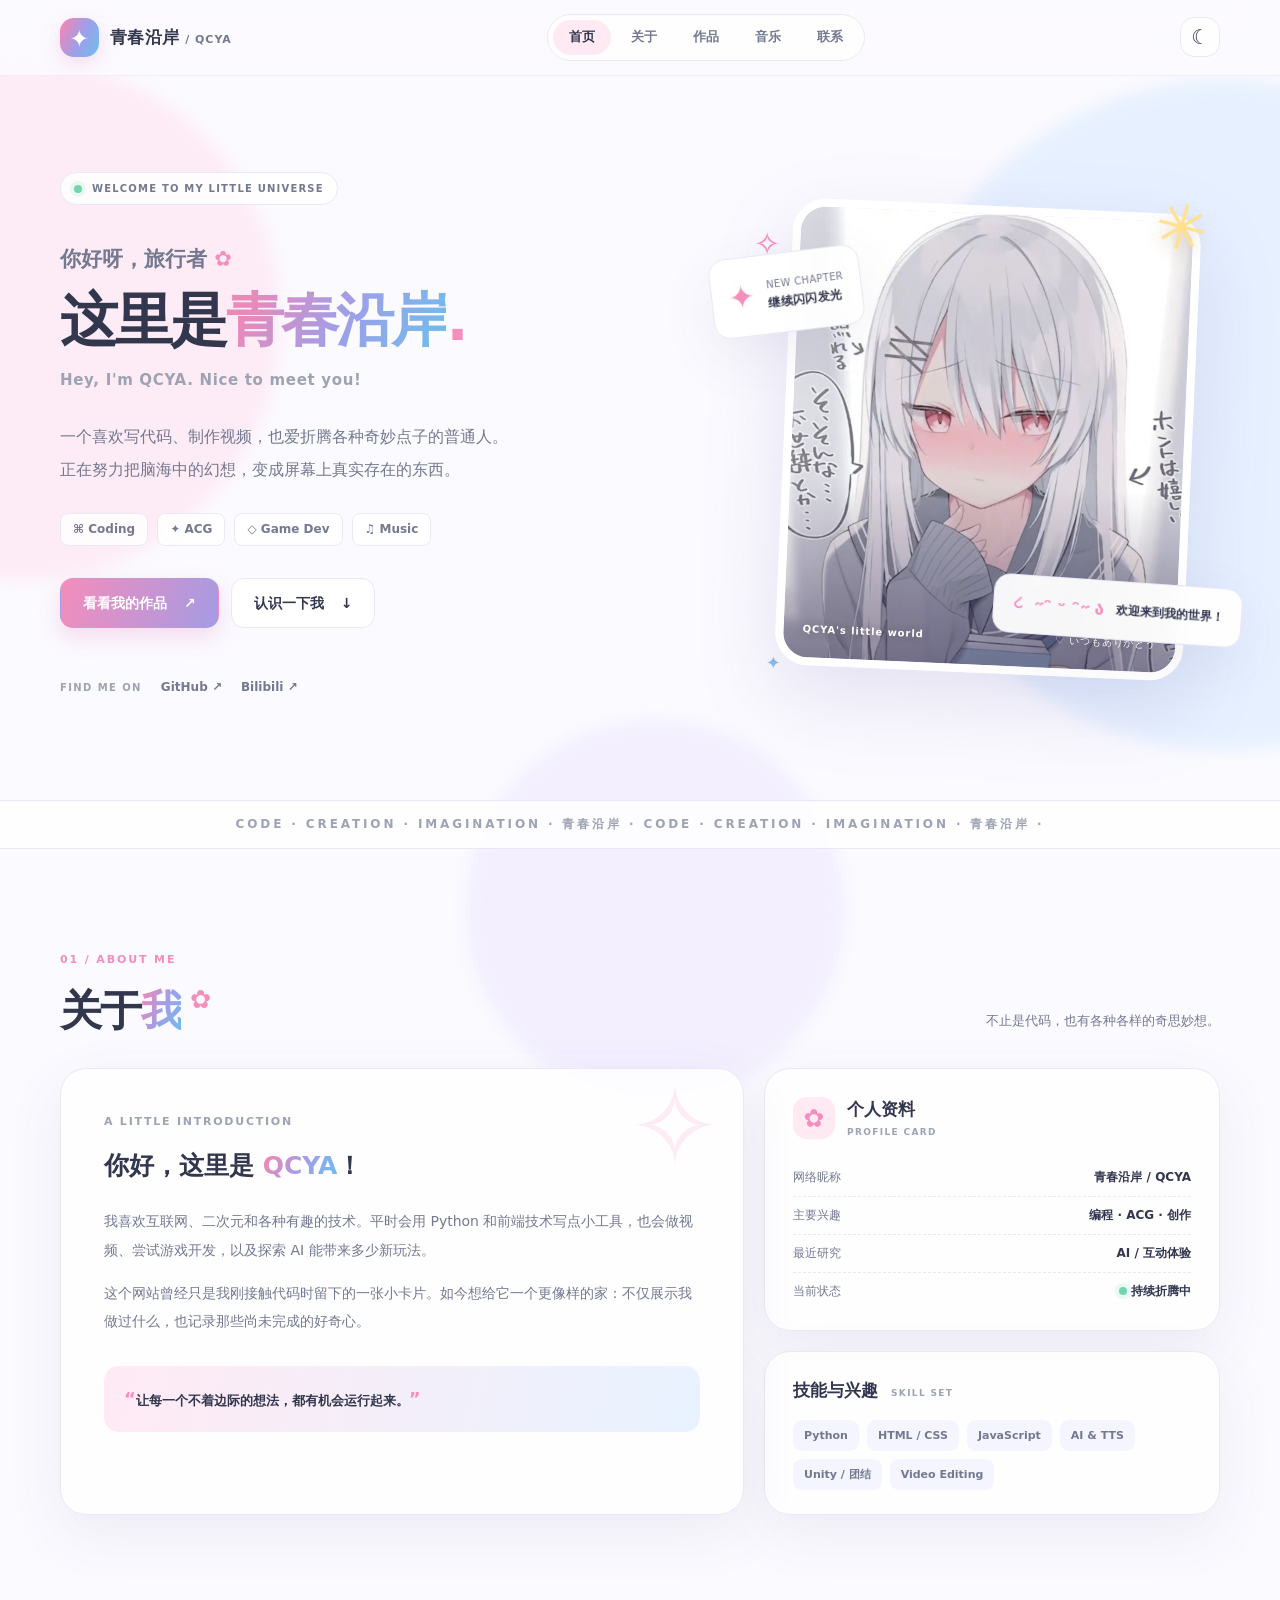
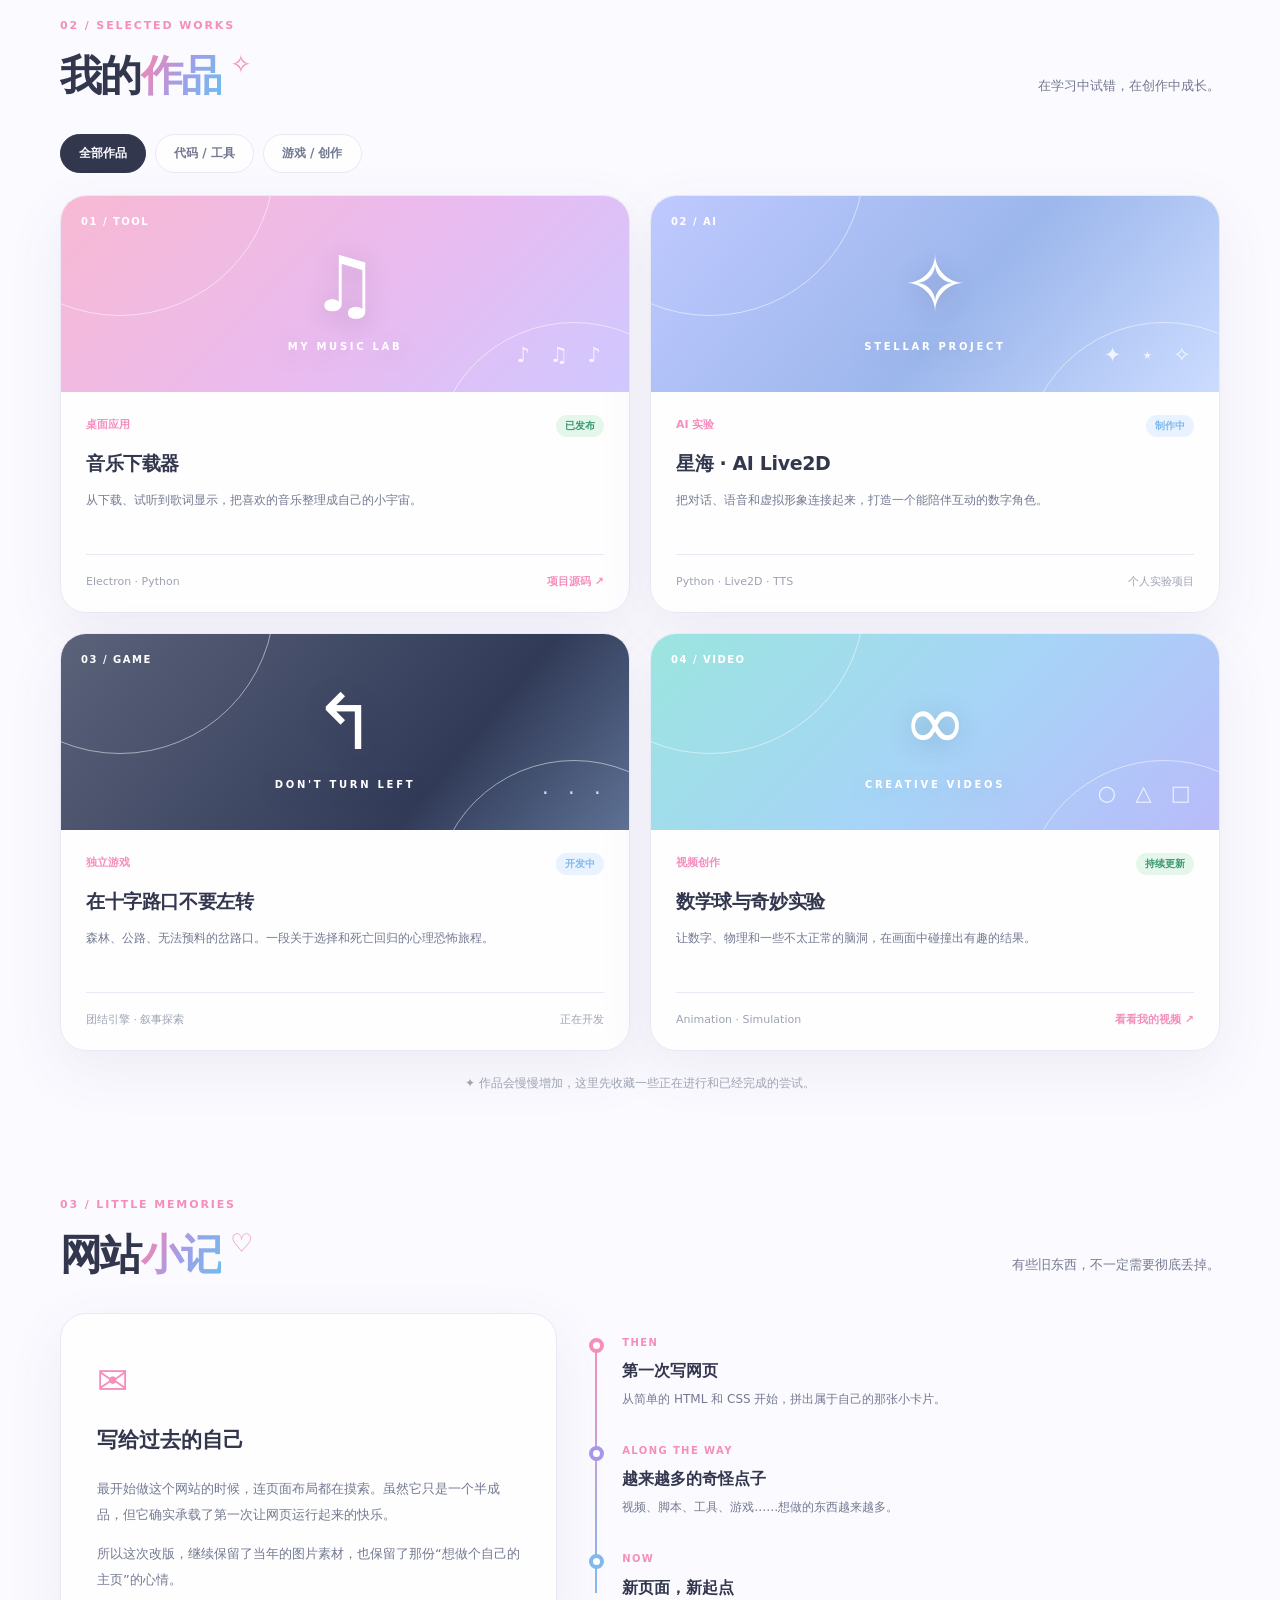
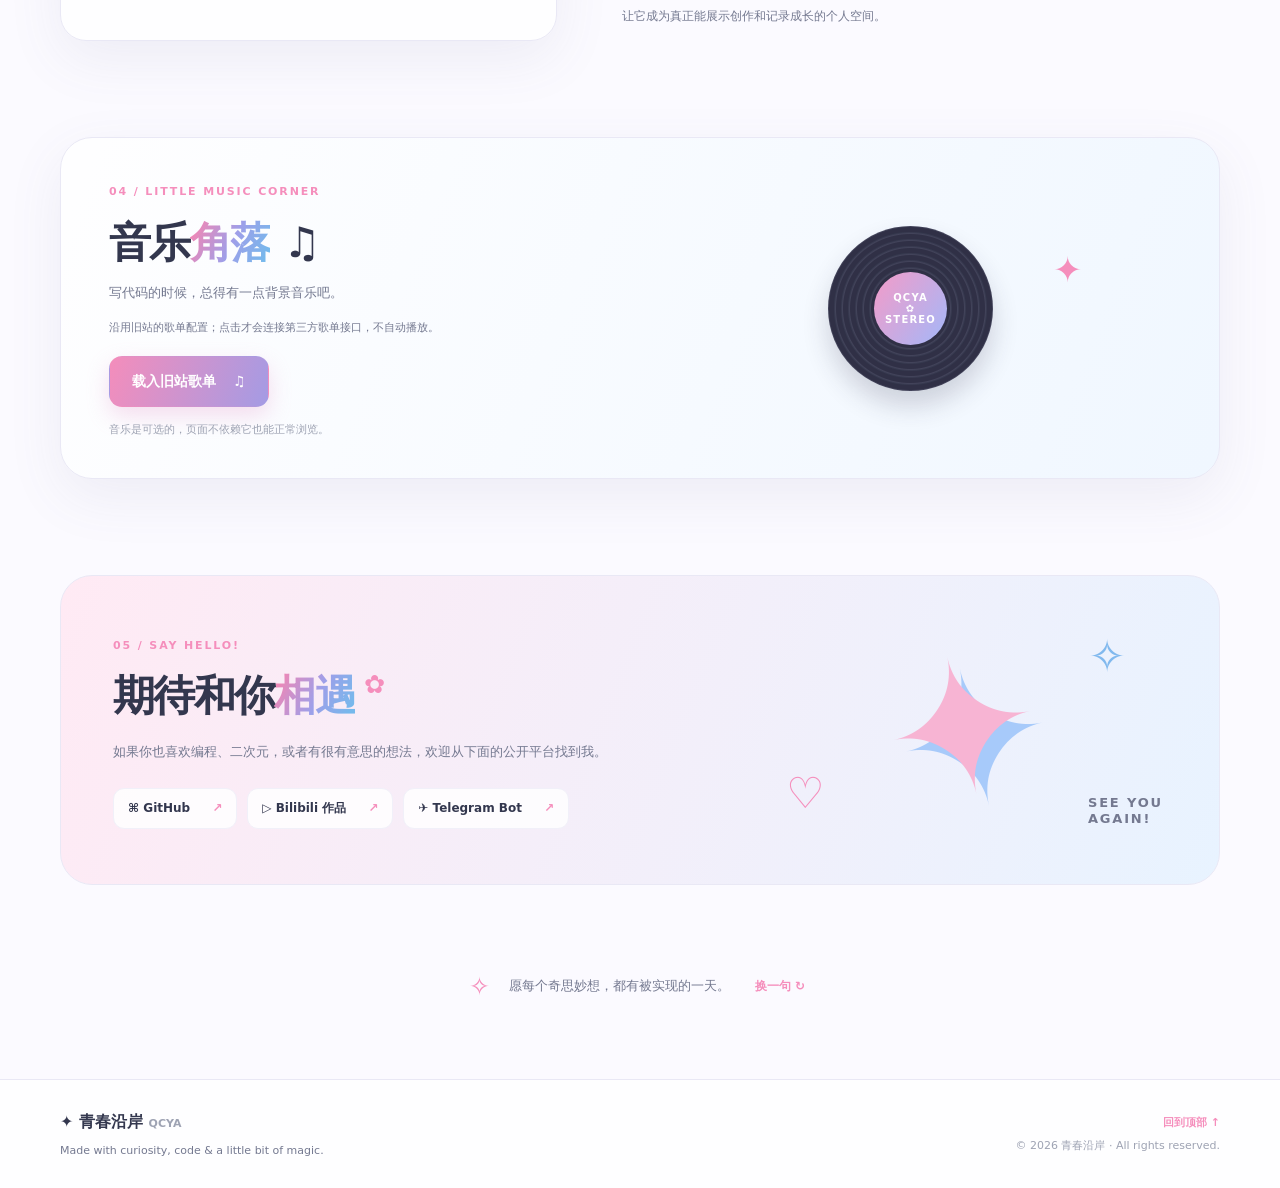
==== index.html @ b3b2bdbc "feat: redesign QCYA anime-style personal homepage" ====
<!doctype html><html lang="zh-CN"><head><meta charset="utf-8"><meta name="viewport" content="width=device-width,initial-scale=1"><meta http-equiv="refresh" content="0;url=qcya_ovo/index.html"><title>青春沿岸 · QCYA</title><link rel="canonical" href="qcya_ovo/index.html"></head><body><p>正在进入青春沿岸的主页：<a href="qcya_ovo/index.html">点击继续</a></p></body></html>
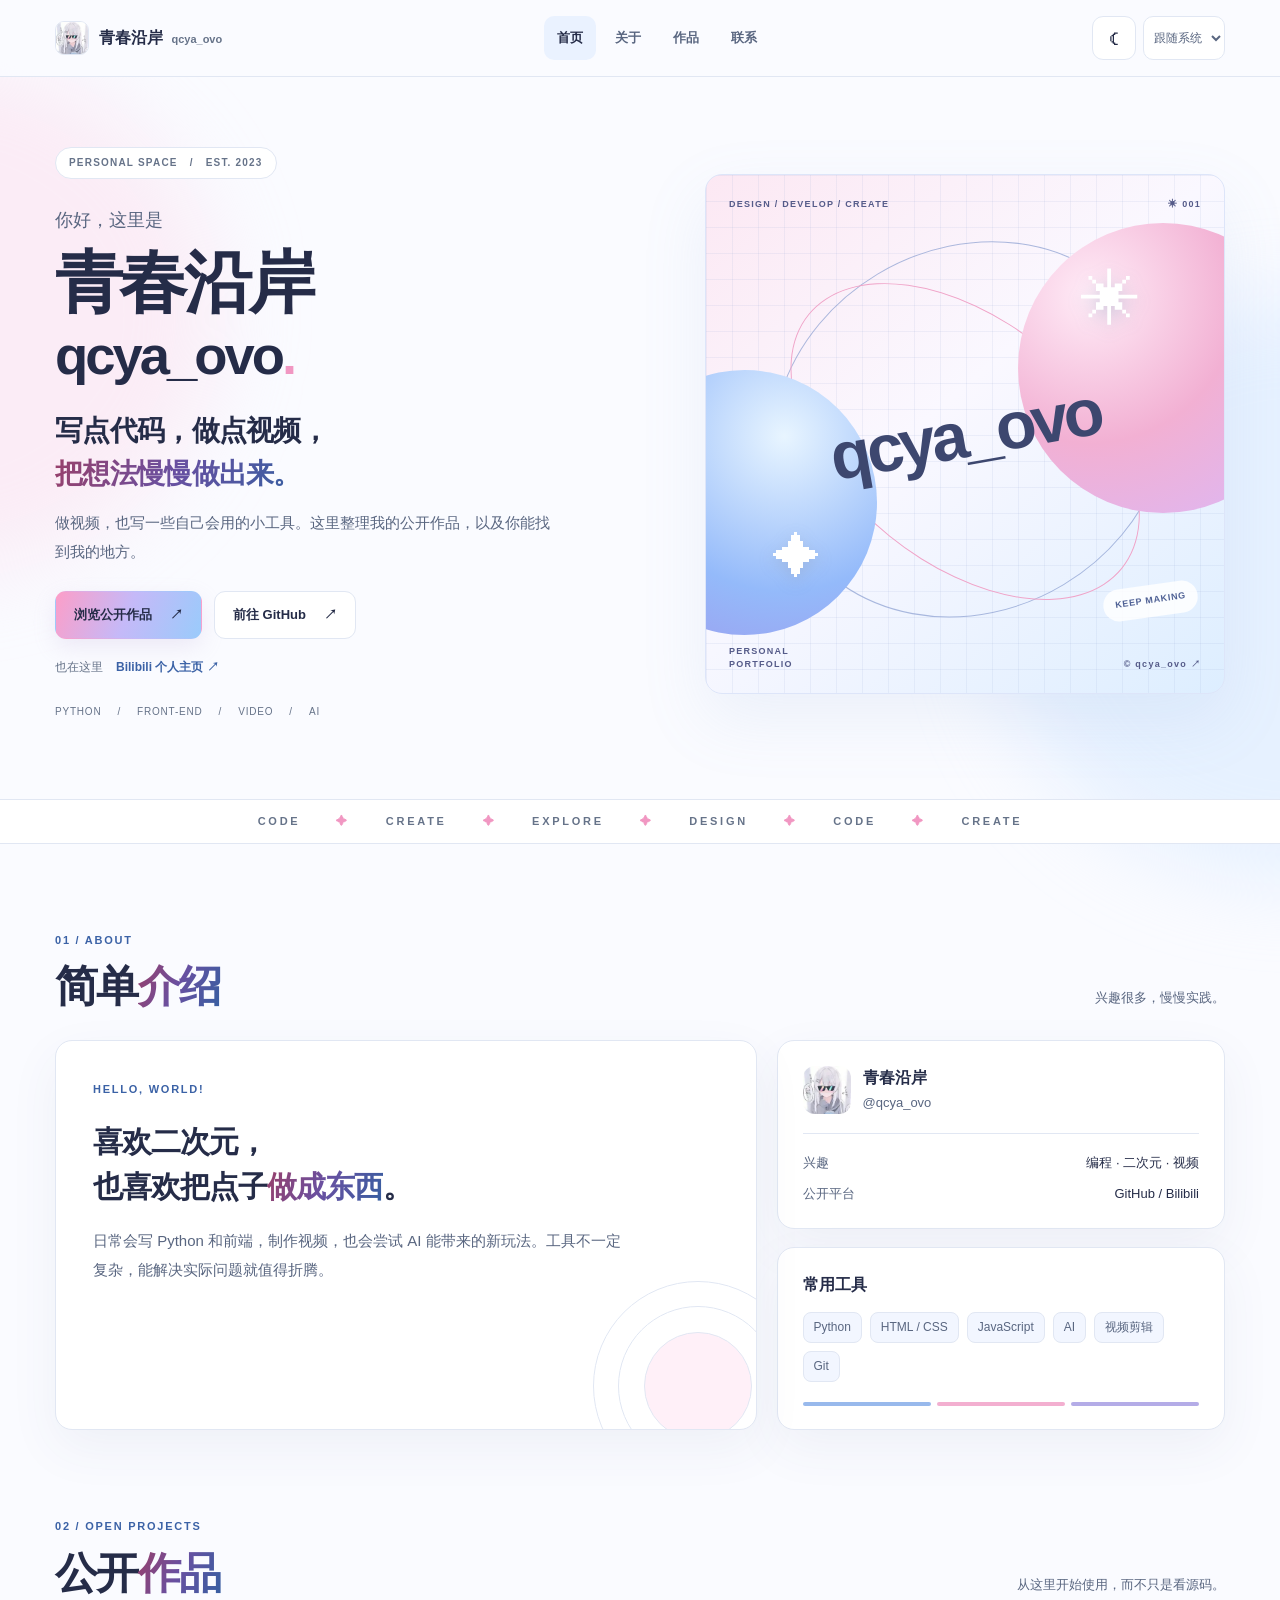
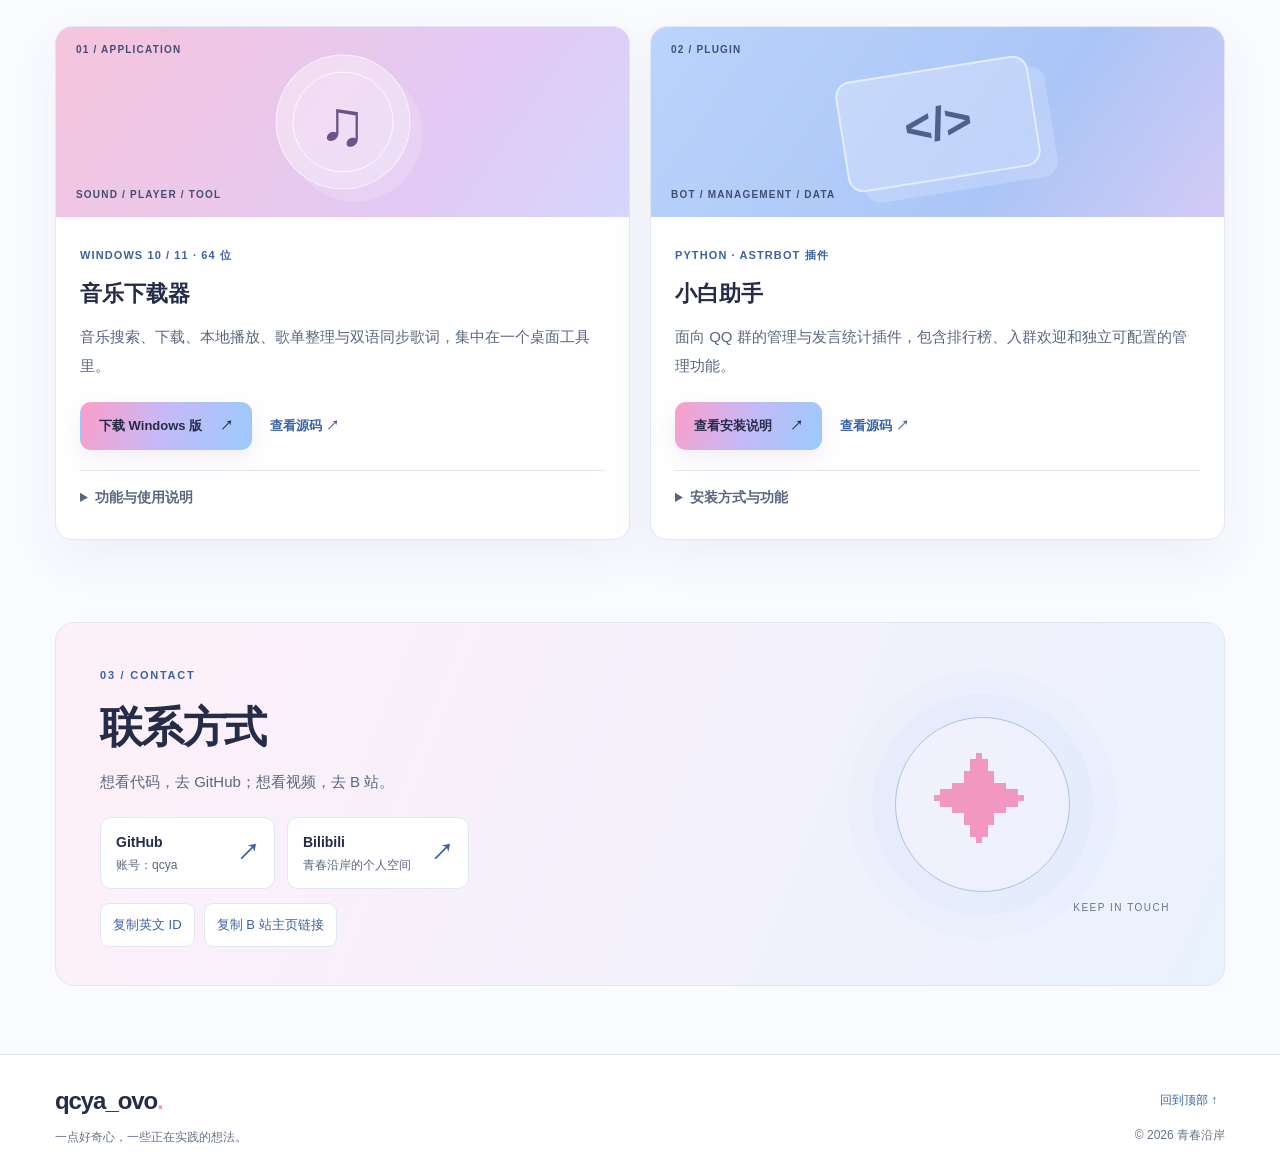
==== commit 561c2b78: "fix: polish homepage navigation, themes, mobile layout and public project actions" ====
--- a/index.html
+++ b/index.html
@@ -1 +1,132 @@
-<!doctype html><html lang="zh-CN"><head><meta charset="utf-8"><meta name="viewport" content="width=device-width,initial-scale=1"><meta http-equiv="refresh" content="0;url=qcya_ovo/index.html"><title>青春沿岸 · QCYA</title><link rel="canonical" href="qcya_ovo/index.html"></head><body><p>正在进入青春沿岸的主页：<a href="qcya_ovo/index.html">点击继续</a></p></body></html>+<!doctype html>
+<html lang="zh-CN">
+<head>
+  <meta charset="utf-8">
+  <meta name="viewport" content="width=device-width, initial-scale=1">
+  <meta name="theme-color" content="#fafbff">
+  <meta name="description" content="青春沿岸 / qcya_ovo 的个人主页。视频创作、公开项目、工具下载与联系方式。">
+  <title>青春沿岸 / qcya_ovo · 个人主页</title>
+  <link rel="canonical" href="https://qcya.github.io/qcya_ovo-file/">
+  <meta property="og:type" content="website">
+  <meta property="og:locale" content="zh_CN">
+  <meta property="og:title" content="青春沿岸 / qcya_ovo">
+  <meta property="og:description" content="做视频，也写一些自己会用的小工具。查看公开作品与平台入口。">
+  <meta property="og:url" content="https://qcya.github.io/qcya_ovo-file/">
+  <meta property="og:image" content="https://qcya.github.io/qcya_ovo-file/qcya_ovo/assets/share.png">
+  <meta property="og:image:width" content="1200">
+  <meta property="og:image:height" content="630">
+  <meta property="og:image:alt" content="青春沿岸的粉蓝几何风格个人主页">
+  <meta name="twitter:card" content="summary_large_image">
+  <link rel="icon" href="qcya_ovo/assets/favicon.svg" type="image/svg+xml">
+  <script src="qcya_ovo/assets/theme.js?v=5"></script>
+  <link rel="stylesheet" href="qcya_ovo/assets/site.css?v=5">
+  <script defer src="qcya_ovo/assets/site.js?v=5"></script>
+</head>
+<body>
+  <a class="skip-link" href="#main">跳转到正文</a>
+  <div class="ambient-layer" aria-hidden="true"><div class="ambient ambient-a"></div><div class="ambient ambient-b"></div></div>
+  <header class="site-header">
+    <div class="shell nav-wrap">
+      <a class="brand" href="#home" aria-label="青春沿岸，返回首页">
+        <img class="brand-avatar" src="qcya_ovo/assets/avatar.webp" width="34" height="34" alt="">
+        <span>青春沿岸 <small>qcya_ovo</small></span>
+      </a>
+      <nav class="site-nav" id="site-nav" aria-label="主导航">
+        <a class="nav-link active" href="#home" aria-current="location">首页</a>
+        <a class="nav-link" href="#about">关于</a>
+        <a class="nav-link" href="#projects">作品</a>
+        <a class="nav-link" href="#contact">联系</a>
+      </nav>
+      <div class="nav-actions">
+        <div class="theme-controls" data-js-only>
+          <button class="icon-button" id="theme-toggle" type="button" aria-label="切换明暗主题" aria-pressed="false"><span id="theme-icon" aria-hidden="true">☾</span></button>
+          <label class="sr-only" for="theme-mode">外观模式</label>
+          <select id="theme-mode" aria-label="外观模式">
+            <option value="system">跟随系统</option><option value="light">浅色</option><option value="dark">深色</option>
+          </select>
+        </div>
+        <button class="icon-button menu-toggle" id="menu-toggle" type="button" aria-controls="site-nav" aria-expanded="false" aria-label="展开导航"><span aria-hidden="true">☰</span></button>
+      </div>
+    </div>
+  </header>
+  <main id="main" tabindex="-1">
+    <section class="shell hero" id="home" aria-labelledby="hero-title">
+      <div class="hero-copy">
+        <div class="eyebrow">PERSONAL SPACE <span aria-hidden="true">/</span> EST. 2023</div>
+        <p class="hero-intro">你好，这里是</p>
+        <h1 id="hero-title">青春沿岸<span class="hero-title-en">qcya_ovo<span class="period" aria-hidden="true">.</span></span></h1>
+        <p class="hero-lead">写点代码，做点视频，<br><span class="gradient-ink">把想法慢慢做出来。</span></p>
+        <p class="hero-desc">做视频，也写一些自己会用的小工具。这里整理我的公开作品，以及你能找到我的地方。</p>
+        <div class="hero-buttons">
+          <a class="button button-primary" href="#projects">浏览公开作品 <span aria-hidden="true">↗</span></a>
+          <a class="button button-outline" href="https://github.com/qcya" target="_blank" rel="noopener noreferrer">前往 GitHub <span aria-hidden="true">↗</span></a>
+        </div>
+        <div class="hero-social"><span>也在这里</span><a href="https://space.bilibili.com/1576380674" target="_blank" rel="noopener noreferrer">Bilibili 个人主页 ↗</a></div>
+        <div class="hero-subline" aria-hidden="true"><span>PYTHON</span><span>FRONT-END</span><span>VIDEO</span><span>AI</span></div>
+      </div>
+      <div class="hero-graphic" aria-hidden="true">
+        <div class="graphic-grid"></div><div class="graphic-head"><span>DESIGN / DEVELOP / CREATE</span><span>✳ 001</span></div>
+        <div class="graphic-orbit orbit-one"></div><div class="graphic-orbit orbit-two"></div>
+        <div class="graphic-disc disc-pink"></div><div class="graphic-disc disc-blue"></div>
+        <span class="graphic-cross cross-top">✳</span><span class="graphic-cross cross-bottom">✦</span>
+        <div class="graphic-main-mark">qcya_ovo</div><div class="graphic-stamp">KEEP MAKING</div>
+        <div class="graphic-foot"><span>PERSONAL<br>PORTFOLIO</span><span>© qcya_ovo ↗</span></div>
+      </div>
+    </section>
+    <div class="ticker" aria-hidden="true"><div>CODE <span>✦</span> CREATE <span>✦</span> EXPLORE <span>✦</span> DESIGN <span>✦</span> CODE <span>✦</span> CREATE</div></div>
+    <section class="shell section" id="about" aria-labelledby="about-title">
+      <div class="section-header"><div><span class="section-index">01 / ABOUT</span><h2 id="about-title">简单<span class="gradient-ink">介绍</span></h2></div><p>兴趣很多，慢慢实践。</p></div>
+      <div class="about-layout">
+        <article class="surface about-card">
+          <span class="mini-label">HELLO, WORLD!</span>
+          <h3>喜欢二次元，<br>也喜欢把点子<span class="gradient-ink">做成东西</span>。</h3>
+          <p>日常会写 Python 和前端，制作视频，也会尝试 AI 能带来的新玩法。工具不一定复杂，能解决实际问题就值得折腾。</p>
+          <div class="about-geometric" aria-hidden="true"><i></i><i></i></div>
+        </article>
+        <div class="about-aside">
+          <article class="surface identity-card">
+            <div class="identity-header"><img class="identity-avatar" src="qcya_ovo/assets/avatar.webp" width="48" height="48" alt="青春沿岸的头像" loading="lazy"><div><strong>青春沿岸</strong><span>@qcya_ovo</span></div></div>
+            <dl class="identity-facts"><div><dt>兴趣</dt><dd>编程 · 二次元 · 视频</dd></div><div><dt>公开平台</dt><dd>GitHub / Bilibili</dd></div></dl>
+          </article>
+          <article class="surface skills-card"><h3>常用工具</h3><div class="skills"><span>Python</span><span>HTML / CSS</span><span>JavaScript</span><span>AI</span><span>视频剪辑</span><span>Git</span></div><div class="skills-rule" aria-hidden="true"><i></i><i></i><i></i></div></article>
+        </div>
+      </div>
+    </section>
+    <section class="shell section" id="projects" aria-labelledby="projects-title">
+      <div class="section-header"><div><span class="section-index">02 / OPEN PROJECTS</span><h2 id="projects-title">公开<span class="gradient-ink">作品</span></h2></div><p>从这里开始使用，而不只是看源码。</p></div>
+      <div class="project-grid">
+        <article class="surface project-card">
+          <div class="project-visual project-v-a" aria-hidden="true"><div class="vis-top">01 / APPLICATION</div><div class="vis-disc">♫</div><span class="vis-micro">SOUND / PLAYER / TOOL</span></div>
+          <div class="project-body">
+            <span class="project-meta">WINDOWS 10 / 11 · 64 位</span><h3>音乐下载器</h3>
+            <p>音乐搜索、下载、本地播放、歌单整理与双语同步歌词，集中在一个桌面工具里。</p>
+            <div class="project-actions"><a class="button button-primary" href="https://github.com/qcya/netease-music-downloader/releases/latest" target="_blank" rel="noopener noreferrer">下载 Windows 版 <span aria-hidden="true">↗</span></a><a class="text-link" href="https://github.com/qcya/netease-music-downloader" target="_blank" rel="noopener noreferrer">查看源码 ↗</a></div>
+            <details class="project-details"><summary>功能与使用说明</summary><div class="details-content"><p>支持本地歌单、同步歌词、桌面歌词和沉浸播放。桌面歌词需要在程序内手动开启。</p><p>点击下载入口会前往 GitHub 最新发布页，确认版本后选择便携 EXE。不会在本站自动下载或安装。</p><p>具体功能和系统要求以项目说明为准。</p></div></details>
+          </div>
+        </article>
+        <article class="surface project-card">
+          <div class="project-visual project-v-b" aria-hidden="true"><div class="vis-top">02 / PLUGIN</div><div class="vis-code">&lt;/&gt;</div><span class="vis-micro">BOT / MANAGEMENT / DATA</span></div>
+          <div class="project-body">
+            <span class="project-meta">PYTHON · ASTRBOT 插件</span><h3>小白助手</h3>
+            <p>面向 QQ 群的管理与发言统计插件，包含排行榜、入群欢迎和独立可配置的管理功能。</p>
+            <div class="project-actions"><a class="button button-primary" href="https://github.com/qcya/astrbot_plugin_su_xiaobai#readme" target="_blank" rel="noopener noreferrer">查看安装说明 <span aria-hidden="true">↗</span></a><a class="text-link" href="https://github.com/qcya/astrbot_plugin_su_xiaobai" target="_blank" rel="noopener noreferrer">查看源码 ↗</a></div>
+            <details class="project-details"><summary>安装方式与功能</summary><div class="details-content"><p>在 AstrBot 插件管理中使用下面的仓库地址安装，完成后按项目文档配置。请先确认 AstrBot 版本符合项目要求。</p><code>https://github.com/qcya/astrbot_plugin_su_xiaobai</code><button class="copy-button" type="button" data-copy="https://github.com/qcya/astrbot_plugin_su_xiaobai" data-copy-label="插件仓库地址" data-js-only>复制仓库地址</button><p>排行榜、宵禁、入群欢迎等功能可分别配置；实际功能以仓库说明为准。</p></div></details>
+          </div>
+        </article>
+      </div>
+    </section>
+    <section class="shell section contact-section" id="contact" aria-labelledby="contact-title">
+      <div class="contact-board">
+        <div><span class="section-index">03 / CONTACT</span><h2 id="contact-title">联系方式</h2><p>想看代码，去 GitHub；想看视频，去 B 站。</p>
+          <div class="contact-links"><a href="https://github.com/qcya" target="_blank" rel="noopener noreferrer"><span>GitHub <small>账号：qcya</small></span><strong aria-hidden="true">↗</strong></a><a href="https://space.bilibili.com/1576380674" target="_blank" rel="noopener noreferrer"><span>Bilibili <small>青春沿岸的个人空间</small></span><strong aria-hidden="true">↗</strong></a></div>
+          <div class="contact-copy" data-js-only><button class="copy-button" type="button" data-copy="qcya_ovo" data-copy-label="英文 ID">复制英文 ID</button><button class="copy-button" type="button" data-copy="https://space.bilibili.com/1576380674" data-copy-label="B 站主页链接">复制 B 站主页链接</button></div>
+        </div>
+        <div class="contact-graphic" aria-hidden="true"><div class="contact-ring"><span>✦</span></div><span class="contact-small-label">KEEP IN TOUCH</span></div>
+      </div>
+    </section>
+    <div class="shell copy-fallback" id="copy-fallback" hidden><label for="copy-value">自动复制不可用，请选中文本手动复制</label><div><input id="copy-value" type="text" readonly><button class="copy-button" type="button" id="copy-close">收起</button></div></div>
+  </main>
+  <footer class="site-footer"><div class="shell footer-wrap"><div><a class="footer-logo" href="#home">qcya_ovo<span aria-hidden="true">.</span></a><p>一点好奇心，一些正在实践的想法。</p></div><div class="footer-right"><a href="#home">回到顶部 ↑</a><span>© <span id="year">2026</span> 青春沿岸</span></div></div></footer>
+  <div class="toast" id="status" role="status" aria-live="polite" aria-atomic="true"></div>
+</body>
+</html>
--- a/qcya_ovo/assets/site.css
+++ b/qcya_ovo/assets/site.css
@@ -0,0 +1,317 @@
+/* 青春沿岸 / qcya_ovo. Shared palette, components, then responsive refinements. */
+:root {
+  color-scheme: light;
+  --bg: #fafbff;
+  --bg-soft: #f2f6ff;
+  --surface: #ffffff;
+  --ink: #252c48;
+  --muted: #596680;
+  --subtle: #667389;
+  --line: #e1e7f3;
+  --pink: #f197c2;
+  --pink-wash: #fff0f8;
+  --blue: #3b62a6;
+  --blue-wash: #eaf2ff;
+  --gradient: linear-gradient(112deg, #fc9ec8, #c5b9f8 49%, #9acbfb);
+  --text-gradient: linear-gradient(112deg, #98406b, #6850a1 49%, #365fa1);
+  --shadow: 0 18px 50px #3b548310;
+  --wrap: 1170px;
+  --header-offset: 90px;
+}
+:root[data-theme="dark"] {
+  color-scheme: dark;
+  --bg: #111525;
+  --bg-soft: #1b243b;
+  --surface: #20283b;
+  --ink: #f1f3ff;
+  --muted: #c0cae0;
+  --subtle: #a4b2cd;
+  --line: #39465f;
+  --pink: #f5a6cd;
+  --pink-wash: #3b293d;
+  --blue: #a9caff;
+  --blue-wash: #283d5b;
+  --text-gradient: linear-gradient(112deg, #ffa0c9, #c6b5ff 49%, #9dceff);
+  --shadow: 0 18px 50px #00000026;
+}
+@media (prefers-color-scheme: dark) {
+  :root:not([data-theme]) {
+    color-scheme: dark;
+    --bg: #111525; --bg-soft: #1b243b; --surface: #20283b;
+    --ink: #f1f3ff; --muted: #c0cae0; --subtle: #a4b2cd;
+    --line: #39465f; --pink: #f5a6cd; --pink-wash: #3b293d;
+    --blue: #a9caff; --blue-wash: #283d5b;
+    --text-gradient: linear-gradient(112deg, #ffa0c9, #c6b5ff 49%, #9dceff);
+  }
+}
+* { box-sizing: border-box; }
+html { scroll-behavior: smooth; scroll-padding-top: var(--header-offset); }
+body {
+  position: relative;
+  isolation: isolate;
+  margin: 0;
+  background: var(--bg);
+  color: var(--ink);
+  font: 15px/1.75 -apple-system, BlinkMacSystemFont, "Segoe UI", "PingFang SC", "Microsoft YaHei", sans-serif;
+}
+a { color: inherit; text-decoration: none; }
+button, select, input { font: inherit; }
+button, select, summary { cursor: pointer; }
+h1, h2, h3, p { margin: 0; }
+button:disabled { cursor: wait; }
+[hidden] { display: none !important; }
+img { display: block; }
+a:focus-visible, button:focus-visible, select:focus-visible, summary:focus-visible, input:focus-visible {
+  outline: 3px solid var(--blue); outline-offset: 4px;
+}
+::selection { background: #b3cdfa; color: #20283b; }
+.shell { position: relative; width: min(var(--wrap), calc(100% - 56px)); margin-inline: auto; }
+.sr-only {
+  position: absolute; width: 1px; height: 1px; padding: 0; margin: -1px;
+  overflow: hidden; clip: rect(0,0,0,0); white-space: nowrap; border: 0;
+}
+.skip-link { position: fixed; z-index: 100; top: -90px; left: 16px; padding: 9px 14px; background: var(--surface); border-radius: 9px; }
+.skip-link:focus { top: 8px; }
+/* Decorations are clipped locally, not by hiding the document's overflow. */
+.ambient-layer { position: absolute; z-index: -1; inset: 0; overflow: hidden; pointer-events: none; }
+.ambient { position: absolute; border-radius: 50%; filter: blur(42px); }
+.ambient-a { width: 580px; height: 520px; left: -360px; top: 55px; background: #fdd6e966; }
+.ambient-b { width: 620px; height: 580px; right: -330px; top: 300px; background: #cfe6ff77; }
+[data-theme="dark"] .ambient { opacity: .12; }
+.gradient-ink { color: var(--blue); }
+@supports (background-clip: text) {
+  .gradient-ink { background: var(--text-gradient); background-clip: text; -webkit-background-clip: text; color: transparent; }
+}
+.site-header { position: sticky; z-index: 60; top: 0; border-bottom: 1px solid var(--line); background: var(--bg); }
+@supports (backdrop-filter: blur(1px)) {
+  .site-header { background: color-mix(in srgb, var(--bg) 92%, transparent); backdrop-filter: blur(16px); }
+}
+.nav-wrap { min-height: 76px; display: flex; align-items: center; justify-content: space-between; gap: 18px; }
+.brand { display: inline-flex; align-items: center; gap: 10px; white-space: nowrap; font-weight: 800; font-size: 16px; }
+.brand small { margin-left: 4px; color: var(--subtle); font-size: 11px; font-weight: 600; }
+.brand-avatar { width: 34px; height: 34px; border-radius: 9px; object-fit: cover; border: 1px solid var(--line); }
+.site-nav { display: flex; align-items: center; gap: 6px; }
+.nav-link { display: inline-flex; align-items: center; min-height: 44px; padding: 7px 13px; border-radius: 10px; color: var(--muted); font-size: 13px; font-weight: 700; }
+.nav-link:hover, .nav-link.active { color: var(--ink); background: var(--blue-wash); }
+.nav-actions, .theme-controls { display: flex; align-items: center; gap: 7px; }
+.icon-button { display: grid; place-items: center; flex: 0 0 auto; width: 44px; height: 44px; border: 1px solid var(--line); border-radius: 11px; background: var(--surface); color: var(--ink); font-size: 20px; }
+#theme-mode { max-width: 100px; min-height: 44px; padding: 6px; background: var(--surface); color: var(--muted); border: 1px solid var(--line); border-radius: 10px; font-size: 12px; }
+.menu-toggle, [data-js-only] { display: none; }
+.theme-ready .theme-controls { display: flex; }
+.copy-ready .copy-button[data-js-only] { display: inline-flex; }
+.copy-ready .contact-copy[data-js-only] { display: flex; }
+.hero { min-height: 655px; display: grid; grid-template-columns: 1.04fr .96fr; gap: 65px; align-items: center; padding: 70px 0 78px; }
+.hero-copy { min-width: 0; }
+.eyebrow { display: inline-flex; gap: 12px; align-items: center; padding: 6px 13px; border: 1px solid var(--line); border-radius: 99px; background: var(--surface); color: var(--subtle); font-size: 10px; font-weight: 750; letter-spacing: .12em; }
+.hero-intro { margin: 26px 0 6px; color: var(--muted); font-size: 18px; }
+.hero h1 { font-size: clamp(45px,5.3vw,73px); font-weight: 900; line-height: 1.2; letter-spacing: -.055em; }
+.hero-title-en { display: block; font-size: clamp(34px,4.25vw,60px); letter-spacing: -.055em; }
+.period { color: var(--pink); }
+.hero-lead { margin: 20px 0 14px; font-size: clamp(21px,2.35vw,28px); line-height: 1.55; font-weight: 750; letter-spacing: -.025em; }
+.hero-desc { max-width: 500px; font-size: 15px; line-height: 1.9; color: var(--muted); }
+.hero-buttons { display: flex; flex-wrap: wrap; gap: 12px; margin-top: 25px; }
+.button { display: inline-flex; align-items: center; justify-content: space-between; gap: 18px; min-height: 48px; padding: 10px 18px; border: 1px solid transparent; border-radius: 11px; font-size: 13px; font-weight: 750; transition: transform .2s, box-shadow .2s; }
+.button-primary { color: #252c48; background: var(--gradient); box-shadow: 0 8px 22px #b79fcd30; }
+.button-outline { color: var(--ink); background: var(--surface); border-color: var(--line); }
+.hero-social { display: flex; flex-wrap: wrap; gap: 13px; margin-top: 18px; font-size: 12px; }
+.hero-social > span { color: var(--subtle); }
+.hero-social a, .text-link { color: var(--blue); font-weight: 700; }
+.hero-social a:hover, .text-link:hover { text-decoration: underline; }
+.hero-subline { display: flex; flex-wrap: wrap; gap: 16px; margin-top: 25px; font-size: 10px; letter-spacing: .08em; color: var(--subtle); }
+.hero-subline span:not(:first-child)::before { content: '/'; padding-right: 16px; }
+.hero-graphic { position: relative; isolation: isolate; min-width: 0; width: 100%; max-width: 520px; aspect-ratio: 1; overflow: hidden; margin-left: auto; border: 1px solid #dde5f9; border-radius: 17px; background: linear-gradient(140deg,#fce8f3,#faf8ff 45%,#ddeeff); box-shadow: 0 25px 65px #8ba4d520; }
+.graphic-grid { position: absolute; inset: 0; background-image: linear-gradient(#96aad522 1px,transparent 1px),linear-gradient(90deg,#96aad522 1px,transparent 1px); background-size: 26px 26px; }
+.graphic-head, .graphic-foot { position: absolute; z-index: 5; left: 23px; right: 23px; display: flex; justify-content: space-between; color: #555b89; font-size: 9px; font-weight: 800; letter-spacing: .14em; }
+.graphic-head { top: 22px; }
+.graphic-foot { bottom: 22px; align-items: end; line-height: 1.45; }
+.graphic-orbit { position: absolute; left: 16%; top: 14%; width: 70%; height: 70%; border: 1px solid #899dd0b0; border-radius: 50%; transform: rotate(-31deg) scaleX(1.13); }
+.orbit-two { left: 11%; top: 28%; width: 78%; height: 47%; border-color: #f0a5c9; transform: rotate(39deg); }
+.graphic-disc { position: absolute; border-radius: 50%; }
+.disc-pink { width: 290px; height: 290px; right: -84px; top: 48px; background: radial-gradient(circle at 25% 25%,#ffecf7,#f2b0d3 48%,#e0b6ef 85%); }
+.disc-blue { width: 265px; height: 265px; left: -94px; bottom: 58px; background: radial-gradient(circle at 65% 25%,#e8f5ff,#94bafa 59%,#9d9aed); }
+.graphic-cross { position: absolute; z-index: 3; color: white; text-shadow: 0 5px 15px #94a5c360; }
+.cross-top { right: 16%; top: 14%; font-size: 60px; }
+.cross-bottom { left: 13%; bottom: 18%; font-size: 48px; }
+.graphic-main-mark { position: absolute; inset: 0; z-index: 4; display: grid; place-items: center; transform: rotate(-10deg); white-space: nowrap; font-size: clamp(38px,5.2vw,74px); letter-spacing: -.065em; font-weight: 900; color: #3d476f; }
+.graphic-stamp { position: absolute; z-index: 5; right: 26px; bottom: 76px; transform: rotate(-8deg); padding: 8px 12px; border-radius: 99px; background: #ffffffd9; color: #4f6195; font-size: 9px; letter-spacing: .08em; font-weight: 800; }
+.ticker { overflow: hidden; padding: 12px 0; border-block: 1px solid var(--line); background: var(--surface); }
+.ticker > div { width: max-content; margin: auto; white-space: nowrap; color: var(--subtle); font-size: 11px; font-weight: 750; letter-spacing: .25em; }
+.ticker span { padding: 0 30px; color: var(--pink); }
+.section { padding-top: 82px; }
+.section-header { display: flex; align-items: end; justify-content: space-between; gap: 24px; margin-bottom: 26px; }
+.section-index, .mini-label { display: inline-block; color: var(--blue); font-size: 11px; font-weight: 800; letter-spacing: .16em; }
+.section-index { margin-bottom: 10px; }
+.section-header h2, .contact-board h2 { font-size: clamp(30px,3.5vw,43px); line-height: 1.25; letter-spacing: -.035em; font-weight: 850; }
+.section-header > p { margin-bottom: 4px; color: var(--muted); font-size: 13px; }
+.surface { border: 1px solid var(--line); border-radius: 17px; background: var(--surface); box-shadow: var(--shadow); }
+.about-layout { display: grid; grid-template-columns: 1.22fr .78fr; gap: 20px; }
+.about-card { position: relative; overflow: hidden; padding: 34px 37px; }
+.about-card h3 { position: relative; z-index: 1; margin: 18px 0; font-size: clamp(23px,2.5vw,30px); line-height: 1.5; letter-spacing: -.035em; }
+.about-card > p { position: relative; z-index: 1; max-width: 530px; margin-bottom: 13px; font-size: 15px; color: var(--muted); line-height: 1.9; }
+.about-geometric { position: absolute; right: -47px; bottom: -62px; width: 210px; height: 210px; border: 1px solid var(--line); border-radius: 50%; pointer-events: none; }
+.about-geometric i { position: absolute; inset: 24px; border: 1px solid var(--line); border-radius: 50%; }
+.about-geometric i + i { inset: 50px; background: var(--pink-wash); }
+.about-aside { display: grid; gap: 18px; }
+.identity-card, .skills-card { padding: 23px 25px; }
+.identity-header { display: flex; gap: 12px; align-items: center; }
+.identity-avatar { width: 48px; height: 48px; border-radius: 12px; object-fit: cover; }
+.identity-header strong, .identity-header span { display: block; }
+.identity-header strong { font-size: 16px; }
+.identity-header span { color: var(--muted); font-size: 13px; }
+.identity-facts { margin: 18px 0 0; padding-top: 10px; border-top: 1px solid var(--line); }
+.identity-facts div { display: flex; justify-content: space-between; gap: 12px; margin-top: 8px; font-size: 13px; }
+.identity-facts dt { color: var(--muted); }
+.identity-facts dd { margin: 0; text-align: right; }
+.skills-card h3 { margin-bottom: 13px; font-size: 16px; }
+.skills { display: flex; flex-wrap: wrap; gap: 8px; }
+.skills span { padding: 4px 10px; border: 1px solid var(--line); border-radius: 8px; background: var(--bg-soft); color: var(--muted); font-size: 12px; }
+.skills-rule { display: flex; gap: 6px; margin-top: 20px; }
+.skills-rule i { height: 4px; flex: 1; border-radius: 3px; background: #98b9ec; }
+.skills-rule i:nth-child(2) { background: #f3afd0; }
+.skills-rule i:nth-child(3) { background: #b4ace7; }
+.project-grid { display: grid; grid-template-columns: repeat(2,minmax(0,1fr)); gap: 20px; align-items: start; }
+.project-card { min-width: 0; overflow: hidden; }
+.project-visual { position: relative; height: 190px; overflow: hidden; }
+.project-v-a { background: linear-gradient(125deg,#f6c4dc,#e2caf5 67%,#d6d6fc); }
+.project-v-b { background: linear-gradient(125deg,#bbd4fc,#abc5f7 64%,#d4cbf5); }
+.vis-top, .vis-micro { position: absolute; z-index: 3; left: 20px; color: #414e74; font-size: 10px; font-weight: 800; letter-spacing: .12em; }
+.vis-top { top: 14px; }
+.vis-micro { bottom: 14px; }
+.vis-disc { position: absolute; left: 50%; top: 50%; transform: translate(-50%,-50%); width: 135px; height: 135px; display: grid; place-items: center; border: 1px solid #fff9; border-radius: 50%; background: #ffffff60; box-shadow: 12px 12px 0 #ffffff25; color: #6c5488; font-size: 64px; }
+.vis-disc::before { content: ''; position: absolute; inset: 16px; border: 1px solid #ffffffbc; border-radius: 50%; }
+.vis-code { position: absolute; left: 50%; top: 51%; transform: translate(-50%,-50%) rotate(-9deg); width: 195px; height: 112px; display: grid; place-items: center; border: 2px solid #ffffff8c; border-radius: 16px; background: #ffffff40; box-shadow: 15px 13px 0 #ffffff30; color: #4d618b; font-size: 47px; font-weight: 850; }
+.project-body { padding: 24px; }
+.project-meta { color: var(--blue); font-size: 11px; font-weight: 750; letter-spacing: .1em; }
+.project-body h3 { margin: 7px 0 10px; font-size: 22px; }
+.project-body > p { min-height: 57px; color: var(--muted); font-size: 15px; line-height: 1.9; }
+.project-actions { display: flex; align-items: center; flex-wrap: wrap; gap: 18px; margin: 22px 0 20px; }
+.text-link { display: inline-flex; align-items: center; min-height: 44px; font-size: 13px; }
+.project-details { border-top: 1px solid var(--line); }
+.project-details summary { padding: 14px 0 0; min-height: 44px; color: var(--muted); font-size: 14px; font-weight: 650; }
+.details-content { padding-top: 14px; font-size: 14px; color: var(--muted); }
+.details-content p { margin-bottom: 12px; }
+.details-content code { display: block; padding: 12px; margin: 12px 0; background: var(--bg-soft); color: var(--ink); border-radius: 8px; overflow-wrap: anywhere; font-size: 12px; }
+.copy-button { align-items: center; justify-content: center; min-height: 44px; padding: 8px 12px; border: 1px solid var(--line); border-radius: 9px; background: var(--surface); color: var(--blue); font-size: 13px; }
+.contact-section { padding-bottom: 68px; }
+.contact-board { display: grid; grid-template-columns: 1.25fr .75fr; align-items: center; gap: 26px; padding: 38px 44px; overflow: hidden; border: 1px solid var(--line); border-radius: 19px; background: linear-gradient(112deg,var(--pink-wash),var(--blue-wash)); }
+.contact-board h2 { margin: 6px 0 14px; }
+.contact-board p { color: var(--muted); font-size: 15px; }
+.contact-links { display: flex; flex-wrap: wrap; gap: 12px; margin-top: 22px; }
+.contact-links a { display: flex; justify-content: space-between; align-items: center; gap: 20px; min-width: 175px; padding: 12px 15px; border: 1px solid var(--line); border-radius: 11px; background: var(--surface); }
+.contact-links a > span { font-size: 14px; font-weight: 750; }
+.contact-links small { display: block; color: var(--muted); font-size: 12px; font-weight: 400; }
+.contact-links strong { color: var(--blue); font-size: 22px; }
+.contact-copy { flex-wrap: wrap; gap: 9px; margin-top: 14px; }
+.contact-graphic { position: relative; min-height: 225px; display: grid; place-items: center; }
+.contact-ring { width: 175px; height: 175px; display: grid; place-items: center; border: 1px solid #abc0ea; border-radius: 50%; box-shadow: 0 0 0 23px #cbdaf42c,0 0 0 47px #cbdaf71e; }
+.contact-ring span { color: var(--pink); font-size: 96px; }
+.contact-small-label { position: absolute; bottom: 0; right: 10px; color: var(--subtle); font-size: 10px; letter-spacing: .15em; }
+.copy-fallback { margin-bottom: 28px; padding: 18px; border: 1px solid var(--line); border-radius: 11px; background: var(--surface); }
+.copy-fallback label { display: block; margin-bottom: 10px; color: var(--muted); font-size: 14px; }
+.copy-fallback > div { display: flex; gap: 10px; }
+#copy-value { width: 100%; min-width: 0; padding: 10px; border: 1px solid var(--line); border-radius: 6px; background: var(--bg); color: var(--ink); }
+.site-footer { padding: 25px 0; border-top: 1px solid var(--line); background: var(--surface); }
+.footer-wrap { display: flex; align-items: center; justify-content: space-between; gap: 20px; }
+.footer-logo { font-size: 24px; font-weight: 850; letter-spacing: -.045em; }
+.footer-logo span { color: var(--pink); }
+.footer-wrap p { margin-top: 5px; color: var(--subtle); font-size: 12px; }
+.footer-right { display: flex; flex-direction: column; align-items: end; gap: 6px; color: var(--subtle); font-size: 12px; }
+.footer-right a { color: var(--blue); padding: 8px; }
+.toast { position: fixed; z-index: 100; left: 50%; bottom: 25px; transform: translateX(-50%); width: max-content; max-width: calc(100% - 36px); padding: 12px 18px; border: 1px solid var(--line); border-radius: 12px; background: var(--surface); box-shadow: var(--shadow); color: var(--ink); font-size: 14px; opacity: 0; pointer-events: none; }
+.toast.visible { opacity: 1; }
+[data-theme="dark"] .hero-graphic { background: linear-gradient(142deg,#373150,#303c60 49%,#243e58); border-color: #495675; }
+[data-theme="dark"] .graphic-disc { opacity: .36; }
+[data-theme="dark"] .graphic-grid { opacity: .35; }
+[data-theme="dark"] .graphic-main-mark { color: #eff2ff; }
+[data-theme="dark"] .graphic-head, [data-theme="dark"] .graphic-foot { color: #d4d9ef; }
+[data-theme="dark"] .graphic-stamp { background: #273957; color: #cfdefb; }
+[data-theme="dark"] .project-v-a { background: linear-gradient(125deg,#483247,#393a59); }
+[data-theme="dark"] .project-v-b { background: linear-gradient(125deg,#2d4262,#3b3659); }
+[data-theme="dark"] .vis-top, [data-theme="dark"] .vis-micro { color: #dbe5fc; }
+[data-theme="dark"] .vis-disc, [data-theme="dark"] .vis-code { color: #fff; background: #ffffff12; }
+@media (hover: hover) {
+  .button:hover { transform: translateY(-2px); box-shadow: 0 9px 24px #8273ad35; }
+  .contact-links a:hover { border-color: var(--blue); }
+}
+@media (max-width: 1080px) {
+  .hero { gap: 30px; }
+  .brand small { display: none; }
+  .graphic-main-mark { font-size: clamp(38px,5.2vw,68px); }
+  .about-layout { grid-template-columns: 1.12fr .88fr; }
+}
+@media (max-width: 780px) {
+  .shell { width: calc(100% - 36px); }
+  .nav-wrap { min-height: 66px; flex-wrap: wrap; gap: 10px; padding-block: 8px; }
+  .site-nav { order: 3; width: 100%; justify-content: space-between; }
+  .menu-ready .site-nav { display: none; position: absolute; top: 100%; left: 0; right: 0; width: auto; flex-direction: column; align-items: stretch; gap: 3px; padding: 10px; border: 1px solid var(--line); border-radius: 12px; background: var(--surface); box-shadow: var(--shadow); max-height: calc(100dvh - 90px); overflow-y: auto; }
+  .menu-ready .site-nav.open { display: flex; }
+  .menu-ready .menu-toggle { display: grid; }
+  .hero { min-height: 0; grid-template-columns: 1fr; gap: 22px; padding: 38px 0 44px; }
+  .hero h1 { font-size: clamp(42px,8.8vw,62px); }
+  .hero-title-en { font-size: clamp(34px,6.7vw,47px); }
+  .hero-graphic { max-width: none; height: 180px; aspect-ratio: auto; }
+  .graphic-main-mark { font-size: 46px; }
+  .graphic-disc { width: 190px; height: 190px; }
+  .disc-pink { top: -66px; right: -25px; }
+  .disc-blue { left: -30px; bottom: -125px; }
+  .graphic-orbit { top: -34%; left: 32%; width: 40%; height: 175%; }
+  .orbit-two { left: 20%; top: 28%; width: 68%; height: 64%; }
+  .graphic-stamp, .cross-bottom { display: none; }
+  .cross-top { font-size: 38px; right: 13%; top: 24%; }
+  .graphic-head { top: 12px; }
+  .graphic-foot { bottom: 12px; }
+  .graphic-foot br { display: none; }
+  .hero-subline { margin-top: 18px; }
+  .section { padding-top: 52px; }
+  .section-header { display: block; margin-bottom: 22px; }
+  .section-header > p { margin-top: 10px; }
+  .about-layout { grid-template-columns: 1fr; }
+  .about-card { padding: 26px; }
+  .about-card h3 { margin-block: 12px; }
+  .about-aside { grid-template-columns: repeat(2,minmax(0,1fr)); }
+  .identity-card, .skills-card { padding: 20px; }
+  .identity-facts div { flex-direction: column; gap: 2px; }
+  .identity-facts dd { text-align: left; }
+  .contact-board { grid-template-columns: 1fr; padding: 28px; }
+  .contact-graphic { display: none; }
+}
+@media (max-width: 540px) {
+  .section { padding-top: 44px; }
+  .project-grid { grid-template-columns: 1fr; }
+  .project-body { padding: 22px; }
+  .project-body > p { min-height: 0; }
+  .project-visual { height: 165px; }
+  .vis-disc { width: 110px; height: 110px; font-size: 55px; }
+  .vis-code { width: 150px; height: 93px; font-size: 40px; }
+  .hero-lead { font-size: 22px; }
+  .hero-social { margin-top: 16px; }
+  .hero-graphic { height: 155px; }
+  .graphic-main-mark { font-size: clamp(30px,8.5vw,46px); }
+  .graphic-head, .graphic-foot { left: 13px; right: 13px; font-size: 8px; }
+  .hero-subline { display: none; }
+  .hero-subline span:not(:first-child)::before { padding-right: 9px; }
+  .about-card { padding: 24px; }
+  .about-card h3 { font-size: 24px; }
+  .about-aside { grid-template-columns: 1fr; }
+  .identity-facts div { flex-direction: row; }
+  .identity-facts dd { text-align: right; }
+  .contact-links a { flex: 1 1 150px; min-width: 0; }
+  .footer-wrap { align-items: start; flex-direction: column; }
+  .footer-right { align-items: start; }
+  .contact-section { padding-bottom: 42px; }
+}
+@media (max-width: 380px) {
+  #theme-toggle { display: none; }
+  #theme-mode { max-width: 91px; }
+  .hero-buttons { gap: 8px; }
+  .hero-buttons .button { padding-inline: 12px; gap: 10px; }
+  .identity-facts div { font-size: 12px; }
+}
+@media (prefers-reduced-motion: reduce) {
+  html { scroll-behavior: auto; }
+  *, *::before, *::after { transition: none !important; animation: none !important; }
+}
+@media (forced-colors: active) {
+  .gradient-ink { color: CanvasText; background: none; }
+  .button-primary { color: ButtonText; background: ButtonFace; border-color: ButtonText; }
+}
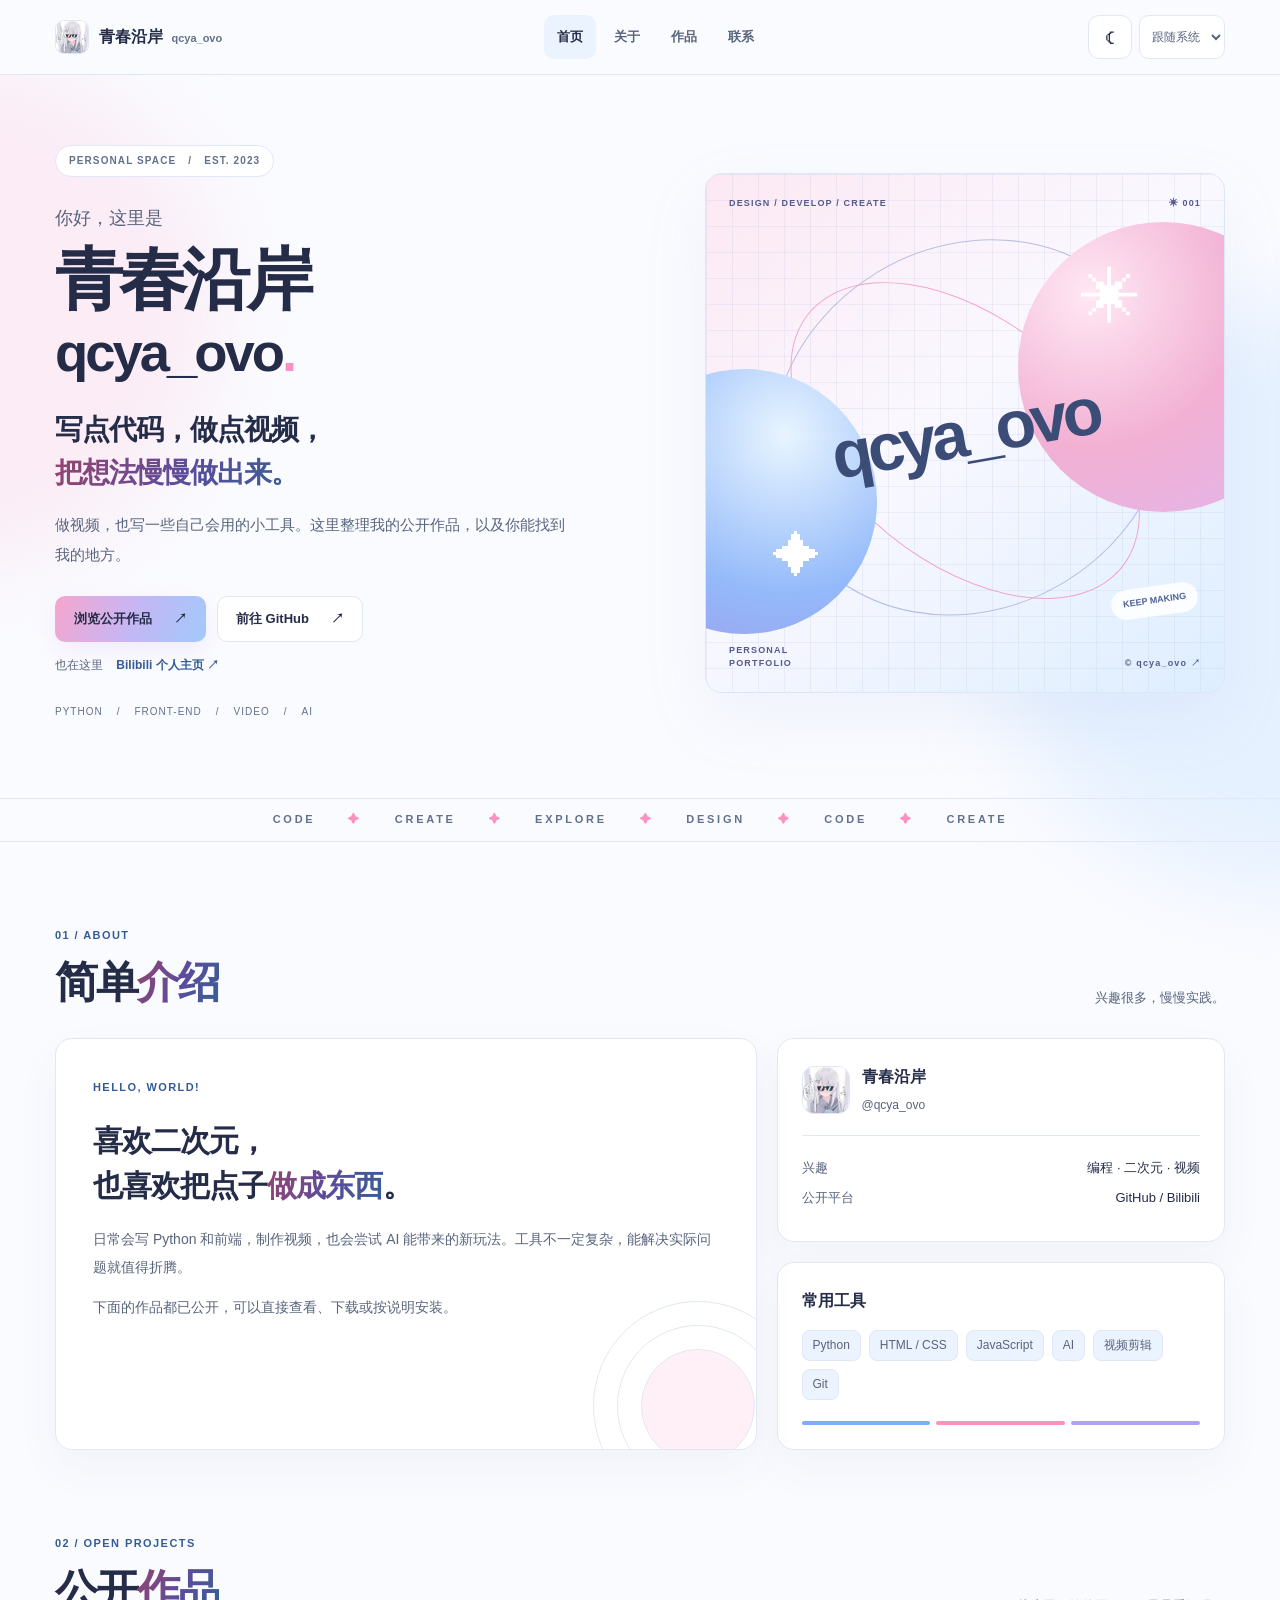
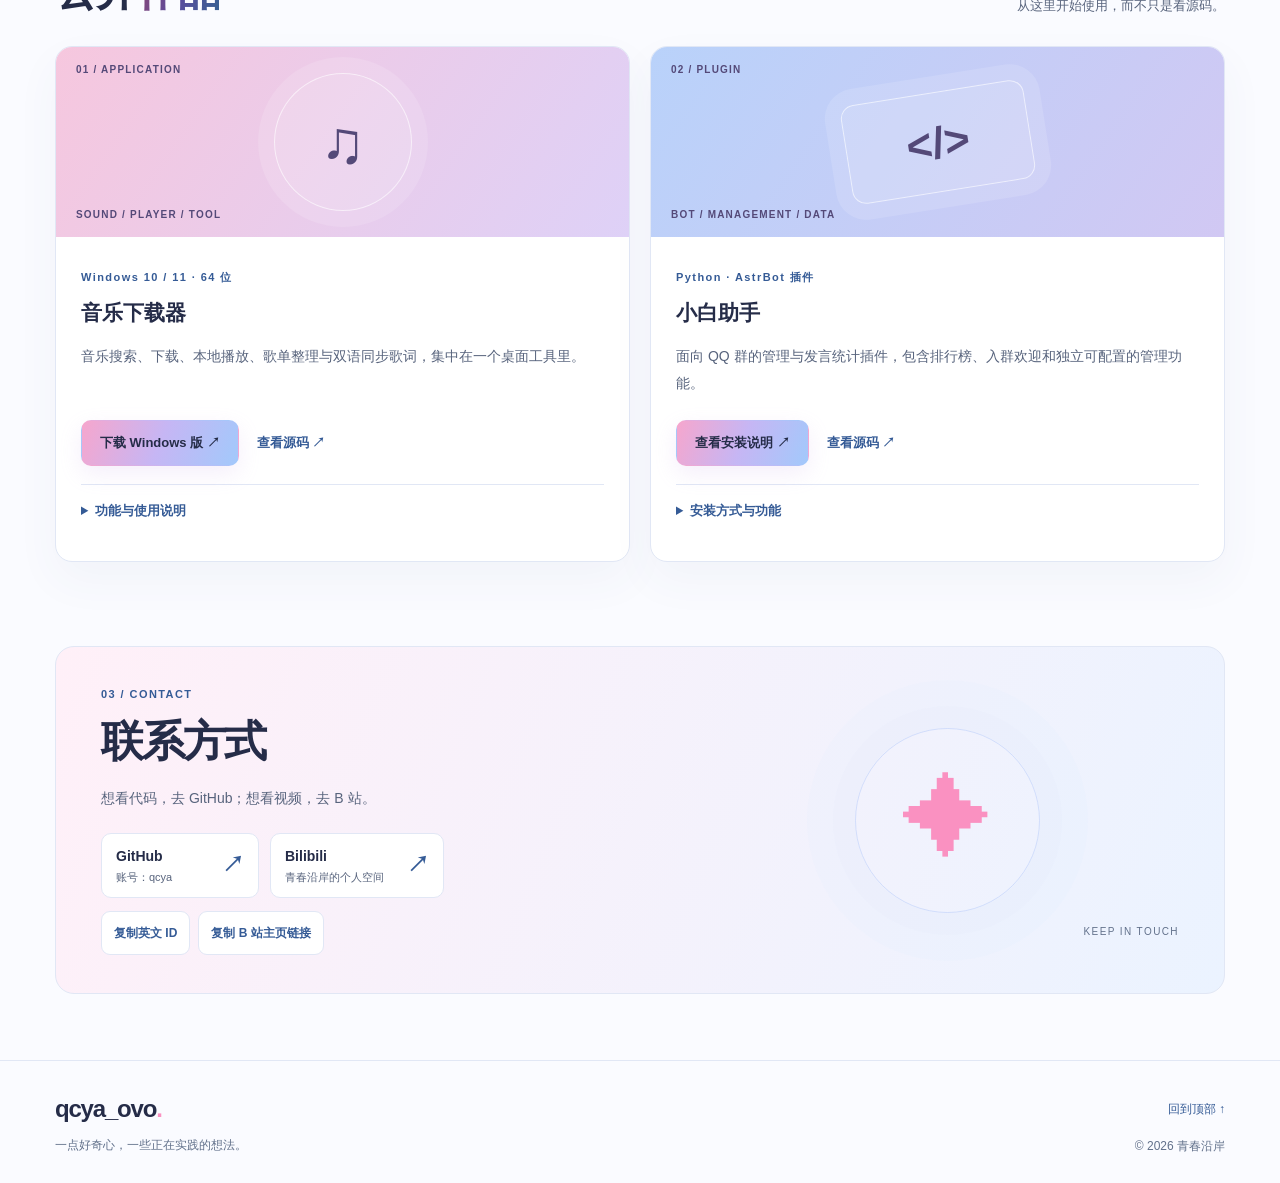
==== commit 933a3ac7: "feat: publish accessible qcya_ovo homepage with verified public project actions" ====
--- a/index.html
+++ b/index.html
@@ -3,24 +3,33 @@
 <head>
   <meta charset="utf-8">
   <meta name="viewport" content="width=device-width, initial-scale=1">
-  <meta name="theme-color" content="#fafbff">
-  <meta name="description" content="青春沿岸 / qcya_ovo 的个人主页。视频创作、公开项目、工具下载与联系方式。">
-  <title>青春沿岸 / qcya_ovo · 个人主页</title>
+  <meta name="theme-color" content="#fafbff" id="theme-color">
+  <meta name="description" content="青春沿岸的个人主页。代码、视频、公开作品，以及找到我的方式。">
   <link rel="canonical" href="https://qcya.github.io/qcya_ovo-file/">
   <meta property="og:type" content="website">
-  <meta property="og:locale" content="zh_CN">
   <meta property="og:title" content="青春沿岸 / qcya_ovo">
-  <meta property="og:description" content="做视频，也写一些自己会用的小工具。查看公开作品与平台入口。">
+  <meta property="og:description" content="青春沿岸的个人主页。代码、视频、公开作品，以及找到我的方式。">
   <meta property="og:url" content="https://qcya.github.io/qcya_ovo-file/">
-  <meta property="og:image" content="https://qcya.github.io/qcya_ovo-file/qcya_ovo/assets/share.png">
+  <meta property="og:image" content="https://qcya.github.io/qcya_ovo-file/qcya_ovo/assets/share.svg">
   <meta property="og:image:width" content="1200">
   <meta property="og:image:height" content="630">
-  <meta property="og:image:alt" content="青春沿岸的粉蓝几何风格个人主页">
+  <meta property="og:image:alt" content="青春沿岸 / qcya_ovo，代码、视频与公开作品">
   <meta name="twitter:card" content="summary_large_image">
+  <title>青春沿岸 / qcya_ovo · 个人主页</title>
+  <script>
+    /* Apply saved appearance before styles paint; storage may be unavailable. */
+    (function () {
+      var mode = 'system';
+      try { mode = localStorage.getItem('qcya-theme') || 'system'; } catch (e) {}
+      if (!['light', 'dark', 'system'].includes(mode)) mode = 'system';
+      var dark = mode === 'dark' || (mode === 'system' && window.matchMedia('(prefers-color-scheme: dark)').matches);
+      document.documentElement.dataset.theme = dark ? 'dark' : 'light';
+      document.getElementById('theme-color').content = dark ? '#111525' : '#fafbff';
+    })();
+  </script>
   <link rel="icon" href="qcya_ovo/assets/favicon.svg" type="image/svg+xml">
-  <script src="qcya_ovo/assets/theme.js?v=5"></script>
-  <link rel="stylesheet" href="qcya_ovo/assets/site.css?v=5">
-  <script defer src="qcya_ovo/assets/site.js?v=5"></script>
+  <link rel="stylesheet" href="qcya_ovo/assets/site.css?v=940fb9e88d">
+  <script defer src="qcya_ovo/assets/site.js?v=8298eb2ded"></script>
 </head>
 <body>
   <a class="skip-link" href="#main">跳转到正文</a>
@@ -28,7 +37,7 @@
   <header class="site-header">
     <div class="shell nav-wrap">
       <a class="brand" href="#home" aria-label="青春沿岸，返回首页">
-        <img class="brand-avatar" src="qcya_ovo/assets/avatar.webp" width="34" height="34" alt="">
+        <img class="brand-avatar" src="qcya_ovo/assets/avatar.webp" width="34" height="34" alt="" decoding="async">
         <span>青春沿岸 <small>qcya_ovo</small></span>
       </a>
       <nav class="site-nav" id="site-nav" aria-label="主导航">
@@ -38,19 +47,17 @@
         <a class="nav-link" href="#contact">联系</a>
       </nav>
       <div class="nav-actions">
-        <div class="theme-controls" data-js-only>
-          <button class="icon-button" id="theme-toggle" type="button" aria-label="切换明暗主题" aria-pressed="false"><span id="theme-icon" aria-hidden="true">☾</span></button>
-          <label class="sr-only" for="theme-mode">外观模式</label>
-          <select id="theme-mode" aria-label="外观模式">
-            <option value="system">跟随系统</option><option value="light">浅色</option><option value="dark">深色</option>
-          </select>
+        <div class="theme-controls" hidden>
+          <button class="icon-button" id="theme-toggle" type="button" aria-label="切换明暗主题"><span id="theme-icon" aria-hidden="true">☾</span></button>
+          <label class="sr-only" for="theme-mode">主题模式</label>
+          <select id="theme-mode"><option value="system">跟随系统</option><option value="light">浅色</option><option value="dark">深色</option></select>
         </div>
-        <button class="icon-button menu-toggle" id="menu-toggle" type="button" aria-controls="site-nav" aria-expanded="false" aria-label="展开导航"><span aria-hidden="true">☰</span></button>
+        <button class="icon-button menu-toggle" id="menu-toggle" type="button" aria-controls="site-nav" aria-expanded="false" aria-label="展开导航" hidden>☰</button>
       </div>
     </div>
   </header>
   <main id="main" tabindex="-1">
-    <section class="shell hero" id="home" aria-labelledby="hero-title">
+    <section class="shell hero" id="home" aria-labelledby="hero-title" tabindex="-1">
       <div class="hero-copy">
         <div class="eyebrow">PERSONAL SPACE <span aria-hidden="true">/</span> EST. 2023</div>
         <p class="hero-intro">你好，这里是</p>
@@ -61,72 +68,73 @@
           <a class="button button-primary" href="#projects">浏览公开作品 <span aria-hidden="true">↗</span></a>
           <a class="button button-outline" href="https://github.com/qcya" target="_blank" rel="noopener noreferrer">前往 GitHub <span aria-hidden="true">↗</span></a>
         </div>
-        <div class="hero-social"><span>也在这里</span><a href="https://space.bilibili.com/1576380674" target="_blank" rel="noopener noreferrer">Bilibili 个人主页 ↗</a></div>
-        <div class="hero-subline" aria-hidden="true"><span>PYTHON</span><span>FRONT-END</span><span>VIDEO</span><span>AI</span></div>
+        <p class="hero-platform">也在这里 <a href="https://space.bilibili.com/1576380674" target="_blank" rel="noopener noreferrer">Bilibili 个人主页 ↗</a></p>
+        <div class="hero-subline" aria-label="兴趣与方向"><span>PYTHON</span><span>FRONT-END</span><span>VIDEO</span><span>AI</span></div>
       </div>
       <div class="hero-graphic" aria-hidden="true">
-        <div class="graphic-grid"></div><div class="graphic-head"><span>DESIGN / DEVELOP / CREATE</span><span>✳ 001</span></div>
+        <div class="graphic-grid"></div>
+        <div class="graphic-head"><span>DESIGN / DEVELOP / CREATE</span><span>✳ 001</span></div>
         <div class="graphic-orbit orbit-one"></div><div class="graphic-orbit orbit-two"></div>
         <div class="graphic-disc disc-pink"></div><div class="graphic-disc disc-blue"></div>
         <span class="graphic-cross cross-top">✳</span><span class="graphic-cross cross-bottom">✦</span>
-        <div class="graphic-main-mark">qcya_ovo</div><div class="graphic-stamp">KEEP MAKING</div>
+        <div class="graphic-main-mark">qcya_ovo</div>
+        <div class="graphic-stamp">KEEP MAKING</div>
         <div class="graphic-foot"><span>PERSONAL<br>PORTFOLIO</span><span>© qcya_ovo ↗</span></div>
       </div>
     </section>
     <div class="ticker" aria-hidden="true"><div>CODE <span>✦</span> CREATE <span>✦</span> EXPLORE <span>✦</span> DESIGN <span>✦</span> CODE <span>✦</span> CREATE</div></div>
-    <section class="shell section" id="about" aria-labelledby="about-title">
+    <section class="shell section" id="about" aria-labelledby="about-title" tabindex="-1">
       <div class="section-header"><div><span class="section-index">01 / ABOUT</span><h2 id="about-title">简单<span class="gradient-ink">介绍</span></h2></div><p>兴趣很多，慢慢实践。</p></div>
       <div class="about-layout">
         <article class="surface about-card">
           <span class="mini-label">HELLO, WORLD!</span>
           <h3>喜欢二次元，<br>也喜欢把点子<span class="gradient-ink">做成东西</span>。</h3>
           <p>日常会写 Python 和前端，制作视频，也会尝试 AI 能带来的新玩法。工具不一定复杂，能解决实际问题就值得折腾。</p>
+          <p>下面的作品都已公开，可以直接查看、下载或按说明安装。</p>
           <div class="about-geometric" aria-hidden="true"><i></i><i></i></div>
         </article>
         <div class="about-aside">
           <article class="surface identity-card">
-            <div class="identity-header"><img class="identity-avatar" src="qcya_ovo/assets/avatar.webp" width="48" height="48" alt="青春沿岸的头像" loading="lazy"><div><strong>青春沿岸</strong><span>@qcya_ovo</span></div></div>
+            <div class="identity-header"><img src="qcya_ovo/assets/avatar.webp" class="identity-avatar" width="48" height="48" alt="青春沿岸的头像" loading="lazy" decoding="async"><div><strong>青春沿岸</strong><span>@qcya_ovo</span></div></div>
             <dl class="identity-facts"><div><dt>兴趣</dt><dd>编程 · 二次元 · 视频</dd></div><div><dt>公开平台</dt><dd>GitHub / Bilibili</dd></div></dl>
           </article>
           <article class="surface skills-card"><h3>常用工具</h3><div class="skills"><span>Python</span><span>HTML / CSS</span><span>JavaScript</span><span>AI</span><span>视频剪辑</span><span>Git</span></div><div class="skills-rule" aria-hidden="true"><i></i><i></i><i></i></div></article>
         </div>
       </div>
     </section>
-    <section class="shell section" id="projects" aria-labelledby="projects-title">
+    <section class="shell section" id="projects" aria-labelledby="projects-title" tabindex="-1">
       <div class="section-header"><div><span class="section-index">02 / OPEN PROJECTS</span><h2 id="projects-title">公开<span class="gradient-ink">作品</span></h2></div><p>从这里开始使用，而不只是看源码。</p></div>
       <div class="project-grid">
-        <article class="surface project-card">
-          <div class="project-visual project-v-a" aria-hidden="true"><div class="vis-top">01 / APPLICATION</div><div class="vis-disc">♫</div><span class="vis-micro">SOUND / PLAYER / TOOL</span></div>
-          <div class="project-body">
-            <span class="project-meta">WINDOWS 10 / 11 · 64 位</span><h3>音乐下载器</h3>
-            <p>音乐搜索、下载、本地播放、歌单整理与双语同步歌词，集中在一个桌面工具里。</p>
-            <div class="project-actions"><a class="button button-primary" href="https://github.com/qcya/netease-music-downloader/releases/latest" target="_blank" rel="noopener noreferrer">下载 Windows 版 <span aria-hidden="true">↗</span></a><a class="text-link" href="https://github.com/qcya/netease-music-downloader" target="_blank" rel="noopener noreferrer">查看源码 ↗</a></div>
-            <details class="project-details"><summary>功能与使用说明</summary><div class="details-content"><p>支持本地歌单、同步歌词、桌面歌词和沉浸播放。桌面歌词需要在程序内手动开启。</p><p>点击下载入口会前往 GitHub 最新发布页，确认版本后选择便携 EXE。不会在本站自动下载或安装。</p><p>具体功能和系统要求以项目说明为准。</p></div></details>
+        <article class="project-card surface" id="project-music-downloader">
+          <div class="project-visual project-v-1" aria-hidden="true"><div class="vis-top">01 / APPLICATION</div><div class="vis-symbol">♫</div><div class="vis-micro">SOUND / PLAYER / TOOL</div></div>
+          <div class="project-body"><span class="project-meta">Windows 10 / 11 · 64 位</span><h3>音乐下载器</h3><p>音乐搜索、下载、本地播放、歌单整理与双语同步歌词，集中在一个桌面工具里。</p>
+            <div class="project-actions"><a class="button button-primary" href="https://github.com/qcya/netease-music-downloader/releases/latest" target="_blank" rel="noopener noreferrer">下载 Windows 版 ↗</a><a class="text-link" href="https://github.com/qcya/netease-music-downloader" target="_blank" rel="noopener noreferrer" aria-label="查看音乐下载器源码">查看源码 ↗</a></div>
+            <details><summary>功能与使用说明</summary><ul><li>搜索与批量下载，支持任务队列和失败重试。</li><li>本地播放、自建歌单与双语同步歌词。</li><li>桌面歌词和迷你窗口按需开启。</li></ul><p>按钮会打开 GitHub 最新发布页。在 Assets 中选择 Windows 便携 EXE，下载后双击运行；不需要安装 Python。请以发布页说明为准，并仅使用有权下载和使用的音频。</p></details>
           </div>
         </article>
-        <article class="surface project-card">
-          <div class="project-visual project-v-b" aria-hidden="true"><div class="vis-top">02 / PLUGIN</div><div class="vis-code">&lt;/&gt;</div><span class="vis-micro">BOT / MANAGEMENT / DATA</span></div>
-          <div class="project-body">
-            <span class="project-meta">PYTHON · ASTRBOT 插件</span><h3>小白助手</h3>
-            <p>面向 QQ 群的管理与发言统计插件，包含排行榜、入群欢迎和独立可配置的管理功能。</p>
-            <div class="project-actions"><a class="button button-primary" href="https://github.com/qcya/astrbot_plugin_su_xiaobai#readme" target="_blank" rel="noopener noreferrer">查看安装说明 <span aria-hidden="true">↗</span></a><a class="text-link" href="https://github.com/qcya/astrbot_plugin_su_xiaobai" target="_blank" rel="noopener noreferrer">查看源码 ↗</a></div>
-            <details class="project-details"><summary>安装方式与功能</summary><div class="details-content"><p>在 AstrBot 插件管理中使用下面的仓库地址安装，完成后按项目文档配置。请先确认 AstrBot 版本符合项目要求。</p><code>https://github.com/qcya/astrbot_plugin_su_xiaobai</code><button class="copy-button" type="button" data-copy="https://github.com/qcya/astrbot_plugin_su_xiaobai" data-copy-label="插件仓库地址" data-js-only>复制仓库地址</button><p>排行榜、宵禁、入群欢迎等功能可分别配置；实际功能以仓库说明为准。</p></div></details>
+        <article class="project-card surface" id="project-xiaobai">
+          <div class="project-visual project-v-2" aria-hidden="true"><div class="vis-top">02 / PLUGIN</div><div class="vis-symbol">&lt;/&gt;</div><div class="vis-micro">BOT / MANAGEMENT / DATA</div></div>
+          <div class="project-body"><span class="project-meta">Python · AstrBot 插件</span><h3>小白助手</h3><p>面向 QQ 群的管理与发言统计插件，包含排行榜、入群欢迎和独立可配置的管理功能。</p>
+            <div class="project-actions"><a class="button button-primary" href="https://github.com/qcya/astrbot_plugin_su_xiaobai#readme" target="_blank" rel="noopener noreferrer">查看安装说明 ↗</a><a class="text-link" href="https://github.com/qcya/astrbot_plugin_su_xiaobai" target="_blank" rel="noopener noreferrer" aria-label="查看小白助手源码">查看源码 ↗</a></div>
+            <details><summary>安装方式与功能</summary><ul><li>今日、本周和累计发言排行。</li><li>入群欢迎、头衔管理及可独立开关的群管理功能。</li><li>安装前请核对仓库 README 中的 AstrBot 版本要求。</li></ul><p>可在支持仓库地址安装的 AstrBot 插件界面填入下面的地址；具体安装步骤以仓库 README 为准。</p><p class="repo-address">https://github.com/qcya/astrbot_plugin_su_xiaobai</p><button type="button" class="copy-action" data-copy="https://github.com/qcya/astrbot_plugin_su_xiaobai" hidden>复制插件仓库地址</button></details>
           </div>
         </article>
       </div>
     </section>
-    <section class="shell section contact-section" id="contact" aria-labelledby="contact-title">
+    <section class="shell section contact-section" id="contact" aria-labelledby="contact-title" tabindex="-1">
       <div class="contact-board">
         <div><span class="section-index">03 / CONTACT</span><h2 id="contact-title">联系方式</h2><p>想看代码，去 GitHub；想看视频，去 B 站。</p>
-          <div class="contact-links"><a href="https://github.com/qcya" target="_blank" rel="noopener noreferrer"><span>GitHub <small>账号：qcya</small></span><strong aria-hidden="true">↗</strong></a><a href="https://space.bilibili.com/1576380674" target="_blank" rel="noopener noreferrer"><span>Bilibili <small>青春沿岸的个人空间</small></span><strong aria-hidden="true">↗</strong></a></div>
-          <div class="contact-copy" data-js-only><button class="copy-button" type="button" data-copy="qcya_ovo" data-copy-label="英文 ID">复制英文 ID</button><button class="copy-button" type="button" data-copy="https://space.bilibili.com/1576380674" data-copy-label="B 站主页链接">复制 B 站主页链接</button></div>
+          <div class="contact-links">
+            <a href="https://github.com/qcya" target="_blank" rel="noopener noreferrer"><span>GitHub <small>账号：qcya</small></span><strong aria-hidden="true">↗</strong></a>
+            <a href="https://space.bilibili.com/1576380674" target="_blank" rel="noopener noreferrer"><span>Bilibili <small>青春沿岸的个人空间</small></span><strong aria-hidden="true">↗</strong></a>
+          </div>
+          <div class="copy-controls" hidden><button type="button" data-copy="qcya_ovo">复制英文 ID</button><button type="button" data-copy="https://space.bilibili.com/1576380674">复制 B 站主页链接</button></div>
         </div>
         <div class="contact-graphic" aria-hidden="true"><div class="contact-ring"><span>✦</span></div><span class="contact-small-label">KEEP IN TOUCH</span></div>
       </div>
     </section>
-    <div class="shell copy-fallback" id="copy-fallback" hidden><label for="copy-value">自动复制不可用，请选中文本手动复制</label><div><input id="copy-value" type="text" readonly><button class="copy-button" type="button" id="copy-close">收起</button></div></div>
   </main>
-  <footer class="site-footer"><div class="shell footer-wrap"><div><a class="footer-logo" href="#home">qcya_ovo<span aria-hidden="true">.</span></a><p>一点好奇心，一些正在实践的想法。</p></div><div class="footer-right"><a href="#home">回到顶部 ↑</a><span>© <span id="year">2026</span> 青春沿岸</span></div></div></footer>
-  <div class="toast" id="status" role="status" aria-live="polite" aria-atomic="true"></div>
+  <footer class="site-footer"><div class="shell footer-wrap"><div><a href="#home" class="footer-logo">qcya_ovo<span aria-hidden="true">.</span></a><p>一点好奇心，一些正在实践的想法。</p></div><div class="footer-right"><a href="#home">回到顶部 ↑</a><span>© <span id="year">2026</span> 青春沿岸</span></div></div></footer>
+  <div class="copy-feedback" hidden><p id="copy-status" role="status" aria-live="polite"></p><div id="copy-fallback" hidden><label for="copy-value">自动复制不可用，请手动复制：</label><input id="copy-value" type="text" readonly></div><button id="copy-dismiss" type="button" aria-label="关闭复制提示">关闭</button></div>
 </body>
 </html>
--- a/qcya_ovo/assets/site.css
+++ b/qcya_ovo/assets/site.css
@@ -1,311 +1,274 @@
-/* 青春沿岸 / qcya_ovo. Shared palette, components, then responsive refinements. */
+/* Public portfolio: readable source, no external fonts or frameworks. */
 :root {
   color-scheme: light;
   --bg: #fafbff;
-  --bg-soft: #f2f6ff;
-  --surface: #ffffff;
+  --surface: #fff;
   --ink: #252c48;
-  --muted: #596680;
-  --subtle: #667389;
-  --line: #e1e7f3;
-  --pink: #f197c2;
+  --muted: #58647d;
+  --subtle: #62718b;
+  --line: #e1e7f5;
+  --blue-text: #355b96;
+  --pink: #fa91c1;
+  --blue: #7eabfa;
   --pink-wash: #fff0f8;
-  --blue: #3b62a6;
-  --blue-wash: #eaf2ff;
-  --gradient: linear-gradient(112deg, #fc9ec8, #c5b9f8 49%, #9acbfb);
-  --text-gradient: linear-gradient(112deg, #98406b, #6850a1 49%, #365fa1);
-  --shadow: 0 18px 50px #3b548310;
-  --wrap: 1170px;
-  --header-offset: 90px;
+  --blue-wash: #ebf3ff;
+  --text-gradient: linear-gradient(112deg, #94456e, #5a4c9d 55%, #366092);
+  --gradient: linear-gradient(112deg, #f6a6cd, #c6b6f4 50%, #a2c9fb);
+  --shadow: 0 18px 45px #3b54830c;
+  --nav-height: 74px;
 }
 :root[data-theme="dark"] {
   color-scheme: dark;
   --bg: #111525;
-  --bg-soft: #1b243b;
   --surface: #20283b;
   --ink: #f1f3ff;
-  --muted: #c0cae0;
-  --subtle: #a4b2cd;
-  --line: #39465f;
-  --pink: #f5a6cd;
-  --pink-wash: #3b293d;
-  --blue: #a9caff;
-  --blue-wash: #283d5b;
-  --text-gradient: linear-gradient(112deg, #ffa0c9, #c6b5ff 49%, #9dceff);
-  --shadow: 0 18px 50px #00000026;
-}
+  --muted: #bbc5de;
+  --subtle: #a7b4d0;
+  --line: #394661;
+  --blue-text: #a7ccff;
+  --pink-wash: #362a3b;
+  --blue-wash: #263953;
+  --text-gradient: linear-gradient(112deg, #ffaacf, #cbbaff 55%, #a6d0ff);
+  --shadow: 0 18px 45px #0002;
+}
+/* A useful page even when JavaScript is blocked. */
 @media (prefers-color-scheme: dark) {
   :root:not([data-theme]) {
     color-scheme: dark;
-    --bg: #111525; --bg-soft: #1b243b; --surface: #20283b;
-    --ink: #f1f3ff; --muted: #c0cae0; --subtle: #a4b2cd;
-    --line: #39465f; --pink: #f5a6cd; --pink-wash: #3b293d;
-    --blue: #a9caff; --blue-wash: #283d5b;
-    --text-gradient: linear-gradient(112deg, #ffa0c9, #c6b5ff 49%, #9dceff);
+    --bg: #111525; --surface: #20283b; --ink: #f1f3ff;
+    --muted: #bbc5de; --subtle: #a7b4d0; --line: #394661;
+    --blue-text: #a7ccff; --pink-wash: #362a3b; --blue-wash: #263953;
+    --text-gradient: linear-gradient(112deg, #ffaacf, #cbbaff 55%, #a6d0ff);
   }
 }
 * { box-sizing: border-box; }
-html { scroll-behavior: smooth; scroll-padding-top: var(--header-offset); }
+[hidden] { display: none !important; }
+html { scroll-behavior: smooth; scroll-padding-top: calc(var(--nav-height) + 18px); }
 body {
-  position: relative;
-  isolation: isolate;
-  margin: 0;
-  background: var(--bg);
-  color: var(--ink);
+  margin: 0; min-width: 0; isolation: isolate; position: relative;
+  color: var(--ink); background: var(--bg);
   font: 15px/1.75 -apple-system, BlinkMacSystemFont, "Segoe UI", "PingFang SC", "Microsoft YaHei", sans-serif;
 }
 a { color: inherit; text-decoration: none; }
 button, select, input { font: inherit; }
-button, select, summary { cursor: pointer; }
+button, select { cursor: pointer; }
 h1, h2, h3, p { margin: 0; }
-button:disabled { cursor: wait; }
-[hidden] { display: none !important; }
-img { display: block; }
-a:focus-visible, button:focus-visible, select:focus-visible, summary:focus-visible, input:focus-visible {
-  outline: 3px solid var(--blue); outline-offset: 4px;
-}
-::selection { background: #b3cdfa; color: #20283b; }
-.shell { position: relative; width: min(var(--wrap), calc(100% - 56px)); margin-inline: auto; }
-.sr-only {
-  position: absolute; width: 1px; height: 1px; padding: 0; margin: -1px;
-  overflow: hidden; clip: rect(0,0,0,0); white-space: nowrap; border: 0;
-}
-.skip-link { position: fixed; z-index: 100; top: -90px; left: 16px; padding: 9px 14px; background: var(--surface); border-radius: 9px; }
-.skip-link:focus { top: 8px; }
-/* Decorations are clipped locally, not by hiding the document's overflow. */
-.ambient-layer { position: absolute; z-index: -1; inset: 0; overflow: hidden; pointer-events: none; }
+button:focus-visible, select:focus-visible, a:focus-visible, summary:focus-visible, input:focus-visible {
+  outline: 3px solid var(--blue-text); outline-offset: 4px;
+}
+section:focus, main:focus { outline: none; }
+::selection { background: #a5c6ff88; }
+.shell { position: relative; width: min(1170px, calc(100% - 56px)); margin-inline: auto; }
+.sr-only { position: absolute; width: 1px; height: 1px; overflow: hidden; clip-path: inset(50%); white-space: nowrap; }
+.skip-link { position: fixed; z-index: 100; top: -100px; left: 12px; background: var(--surface); padding: 10px 15px; border-radius: 10px; }
+.skip-link:focus { top: 10px; }
+/* Clip only decoration, never the scrolling document or sticky header. */
+.ambient-layer { position: absolute; inset: 0 0 auto; height: 1050px; overflow: hidden; z-index: -1; pointer-events: none; }
 .ambient { position: absolute; border-radius: 50%; filter: blur(42px); }
-.ambient-a { width: 580px; height: 520px; left: -360px; top: 55px; background: #fdd6e966; }
-.ambient-b { width: 620px; height: 580px; right: -330px; top: 300px; background: #cfe6ff77; }
-[data-theme="dark"] .ambient { opacity: .12; }
-.gradient-ink { color: var(--blue); }
+.ambient-a { width: 580px; height: 520px; left: -360px; top: 50px; background: #fdd6e966; }
+.ambient-b { width: 620px; height: 580px; right: -330px; top: 310px; background: #cfe6ff77; }
+[data-theme="dark"] .ambient { opacity: .1; }
+.gradient-ink { color: var(--blue-text); background: var(--text-gradient); }
 @supports (background-clip: text) {
-  .gradient-ink { background: var(--text-gradient); background-clip: text; -webkit-background-clip: text; color: transparent; }
-}
-.site-header { position: sticky; z-index: 60; top: 0; border-bottom: 1px solid var(--line); background: var(--bg); }
-@supports (backdrop-filter: blur(1px)) {
-  .site-header { background: color-mix(in srgb, var(--bg) 92%, transparent); backdrop-filter: blur(16px); }
-}
-.nav-wrap { min-height: 76px; display: flex; align-items: center; justify-content: space-between; gap: 18px; }
-.brand { display: inline-flex; align-items: center; gap: 10px; white-space: nowrap; font-weight: 800; font-size: 16px; }
-.brand small { margin-left: 4px; color: var(--subtle); font-size: 11px; font-weight: 600; }
-.brand-avatar { width: 34px; height: 34px; border-radius: 9px; object-fit: cover; border: 1px solid var(--line); }
-.site-nav { display: flex; align-items: center; gap: 6px; }
-.nav-link { display: inline-flex; align-items: center; min-height: 44px; padding: 7px 13px; border-radius: 10px; color: var(--muted); font-size: 13px; font-weight: 700; }
-.nav-link:hover, .nav-link.active { color: var(--ink); background: var(--blue-wash); }
+  .gradient-ink { background-clip: text; color: transparent; }
+}
+.site-header { position: sticky; z-index: 40; top: 0; background: var(--bg); border-bottom: 1px solid var(--line); }
+@supports (backdrop-filter: blur(18px)) {
+  .site-header { background: color-mix(in srgb, var(--bg) 92%, transparent); backdrop-filter: blur(18px); }
+}
+.nav-wrap { min-height: 74px; display: flex; align-items: center; justify-content: space-between; gap: 16px; }
+.brand { display: flex; align-items: center; gap: 10px; font-size: 16px; font-weight: 800; white-space: nowrap; }
+.brand small { margin-left: 4px; font-size: 11px; color: var(--subtle); }
+.brand-avatar, .identity-avatar { object-fit: cover; border: 1px solid var(--line); flex-shrink: 0; }
+.brand-avatar { width: 34px; height: 34px; border-radius: 9px; }
+.site-nav { display: flex; gap: 5px; }
+.nav-link { display: grid; align-items: center; min-height: 44px; padding: 6px 13px; border-radius: 10px; color: var(--muted); font-size: 13px; font-weight: 700; }
+.nav-link.active, .nav-link:hover { color: var(--ink); background: var(--blue-wash); }
 .nav-actions, .theme-controls { display: flex; align-items: center; gap: 7px; }
-.icon-button { display: grid; place-items: center; flex: 0 0 auto; width: 44px; height: 44px; border: 1px solid var(--line); border-radius: 11px; background: var(--surface); color: var(--ink); font-size: 20px; }
-#theme-mode { max-width: 100px; min-height: 44px; padding: 6px; background: var(--surface); color: var(--muted); border: 1px solid var(--line); border-radius: 10px; font-size: 12px; }
-.menu-toggle, [data-js-only] { display: none; }
-.theme-ready .theme-controls { display: flex; }
-.copy-ready .copy-button[data-js-only] { display: inline-flex; }
-.copy-ready .contact-copy[data-js-only] { display: flex; }
-.hero { min-height: 655px; display: grid; grid-template-columns: 1.04fr .96fr; gap: 65px; align-items: center; padding: 70px 0 78px; }
-.hero-copy { min-width: 0; }
-.eyebrow { display: inline-flex; gap: 12px; align-items: center; padding: 6px 13px; border: 1px solid var(--line); border-radius: 99px; background: var(--surface); color: var(--subtle); font-size: 10px; font-weight: 750; letter-spacing: .12em; }
-.hero-intro { margin: 26px 0 6px; color: var(--muted); font-size: 18px; }
-.hero h1 { font-size: clamp(45px,5.3vw,73px); font-weight: 900; line-height: 1.2; letter-spacing: -.055em; }
-.hero-title-en { display: block; font-size: clamp(34px,4.25vw,60px); letter-spacing: -.055em; }
+.icon-button { display: grid; place-items: center; width: 44px; height: 44px; border: 1px solid var(--line); border-radius: 11px; background: var(--surface); color: var(--ink); font-size: 20px; }
+#theme-mode { height: 44px; max-width: 106px; padding: 0 8px; border: 1px solid var(--line); border-radius: 10px; background: var(--surface); color: var(--muted); font-size: 12px; }
+.menu-toggle { display: none; }
+.hero { display: grid; grid-template-columns: 1.04fr .96fr; gap: 70px; align-items: center; padding: 70px 0 78px; }
+.eyebrow { display: inline-flex; gap: 12px; padding: 6px 13px; border: 1px solid var(--line); border-radius: 99px; background: var(--surface); font-size: 10px; font-weight: 800; letter-spacing: .11em; color: var(--subtle); }
+.hero-intro { margin: 26px 0 5px; font-size: 18px; color: var(--muted); }
+h1 { font-size: clamp(45px, 5.3vw, 73px); font-weight: 900; letter-spacing: -.065em; line-height: 1.2; }
+.hero-title-en { display: block; font-size: clamp(34px, 4.25vw, 60px); letter-spacing: -.055em; }
 .period { color: var(--pink); }
-.hero-lead { margin: 20px 0 14px; font-size: clamp(21px,2.35vw,28px); line-height: 1.55; font-weight: 750; letter-spacing: -.025em; }
-.hero-desc { max-width: 500px; font-size: 15px; line-height: 1.9; color: var(--muted); }
-.hero-buttons { display: flex; flex-wrap: wrap; gap: 12px; margin-top: 25px; }
-.button { display: inline-flex; align-items: center; justify-content: space-between; gap: 18px; min-height: 48px; padding: 10px 18px; border: 1px solid transparent; border-radius: 11px; font-size: 13px; font-weight: 750; transition: transform .2s, box-shadow .2s; }
-.button-primary { color: #252c48; background: var(--gradient); box-shadow: 0 8px 22px #b79fcd30; }
-.button-outline { color: var(--ink); background: var(--surface); border-color: var(--line); }
-.hero-social { display: flex; flex-wrap: wrap; gap: 13px; margin-top: 18px; font-size: 12px; }
-.hero-social > span { color: var(--subtle); }
-.hero-social a, .text-link { color: var(--blue); font-weight: 700; }
-.hero-social a:hover, .text-link:hover { text-decoration: underline; }
-.hero-subline { display: flex; flex-wrap: wrap; gap: 16px; margin-top: 25px; font-size: 10px; letter-spacing: .08em; color: var(--subtle); }
-.hero-subline span:not(:first-child)::before { content: '/'; padding-right: 16px; }
-.hero-graphic { position: relative; isolation: isolate; min-width: 0; width: 100%; max-width: 520px; aspect-ratio: 1; overflow: hidden; margin-left: auto; border: 1px solid #dde5f9; border-radius: 17px; background: linear-gradient(140deg,#fce8f3,#faf8ff 45%,#ddeeff); box-shadow: 0 25px 65px #8ba4d520; }
-.graphic-grid { position: absolute; inset: 0; background-image: linear-gradient(#96aad522 1px,transparent 1px),linear-gradient(90deg,#96aad522 1px,transparent 1px); background-size: 26px 26px; }
-.graphic-head, .graphic-foot { position: absolute; z-index: 5; left: 23px; right: 23px; display: flex; justify-content: space-between; color: #555b89; font-size: 9px; font-weight: 800; letter-spacing: .14em; }
+.hero-lead { margin: 22px 0 16px; font-size: clamp(21px, 2.35vw, 28px); font-weight: 750; letter-spacing: -.035em; line-height: 1.55; }
+.hero-desc { max-width: 510px; font-size: 15px; line-height: 1.95; color: var(--muted); }
+.hero-buttons { display: flex; flex-wrap: wrap; gap: 11px; margin-top: 27px; }
+.button { display: inline-flex; justify-content: center; align-items: center; gap: 22px; min-height: 46px; padding: 10px 18px; border-radius: 10px; border: 1px solid transparent; font-size: 13px; font-weight: 800; transition: transform .18s, box-shadow .18s; }
+.button-primary { background: var(--gradient); color: #252c48; box-shadow: 0 8px 22px #c29ee92a; }
+.button-outline { background: var(--surface); border-color: var(--line); }
+.hero-platform { margin-top: 13px; color: var(--muted); font-size: 12px; }
+.hero-platform a { color: var(--blue-text); font-weight: 750; margin-left: 10px; }
+.hero-subline { margin-top: 27px; display: flex; flex-wrap: wrap; gap: 14px; font-size: 10px; letter-spacing: .1em; color: var(--subtle); }
+.hero-subline span + span::before { content: '/'; margin-right: 14px; }
+.hero-graphic { position: relative; isolation: isolate; overflow: hidden; width: 100%; max-width: 520px; aspect-ratio: 1; margin-left: auto; border: 1px solid #dde5f9; border-radius: 17px; background: linear-gradient(140deg, #fce8f3, #faf8ff 45%, #ddeeff); box-shadow: 0 25px 65px #8ba4d51a; }
+.graphic-grid { position: absolute; inset: 0; background-image: linear-gradient(#96aad522 1px, transparent 1px), linear-gradient(90deg, #96aad522 1px, transparent 1px); background-size: 26px 26px; }
+.graphic-head, .graphic-foot { position: absolute; z-index: 4; left: 23px; right: 23px; display: flex; justify-content: space-between; color: #555b89; letter-spacing: .13em; font-size: 9px; font-weight: 800; }
 .graphic-head { top: 22px; }
 .graphic-foot { bottom: 22px; align-items: end; line-height: 1.45; }
-.graphic-orbit { position: absolute; left: 16%; top: 14%; width: 70%; height: 70%; border: 1px solid #899dd0b0; border-radius: 50%; transform: rotate(-31deg) scaleX(1.13); }
-.orbit-two { left: 11%; top: 28%; width: 78%; height: 47%; border-color: #f0a5c9; transform: rotate(39deg); }
+.graphic-orbit { position: absolute; left: 16%; top: 14%; width: 70%; height: 70%; border: 1px solid #899dd099; border-radius: 50%; transform: rotate(-31deg) scaleX(1.13); }
+.orbit-two { width: 78%; height: 47%; left: 11%; top: 28%; transform: rotate(39deg); border-color: #f2a5c9; }
 .graphic-disc { position: absolute; border-radius: 50%; }
-.disc-pink { width: 290px; height: 290px; right: -84px; top: 48px; background: radial-gradient(circle at 25% 25%,#ffecf7,#f2b0d3 48%,#e0b6ef 85%); }
-.disc-blue { width: 265px; height: 265px; left: -94px; bottom: 58px; background: radial-gradient(circle at 65% 25%,#e8f5ff,#94bafa 59%,#9d9aed); }
-.graphic-cross { position: absolute; z-index: 3; color: white; text-shadow: 0 5px 15px #94a5c360; }
+.disc-pink { width: 290px; height: 290px; right: -84px; top: 48px; background: radial-gradient(circle at 25% 25%, #ffe8f4, #f2b0d3 50%, #e0b6ef); }
+.disc-blue { width: 265px; height: 265px; left: -94px; bottom: 58px; background: radial-gradient(circle at 65% 25%, #e8f5ff, #94bafa 60%, #9d9aed); }
+.graphic-cross { position: absolute; z-index: 2; color: white; }
 .cross-top { right: 16%; top: 14%; font-size: 60px; }
 .cross-bottom { left: 13%; bottom: 18%; font-size: 48px; }
-.graphic-main-mark { position: absolute; inset: 0; z-index: 4; display: grid; place-items: center; transform: rotate(-10deg); white-space: nowrap; font-size: clamp(38px,5.2vw,74px); letter-spacing: -.065em; font-weight: 900; color: #3d476f; }
-.graphic-stamp { position: absolute; z-index: 5; right: 26px; bottom: 76px; transform: rotate(-8deg); padding: 8px 12px; border-radius: 99px; background: #ffffffd9; color: #4f6195; font-size: 9px; letter-spacing: .08em; font-weight: 800; }
-.ticker { overflow: hidden; padding: 12px 0; border-block: 1px solid var(--line); background: var(--surface); }
-.ticker > div { width: max-content; margin: auto; white-space: nowrap; color: var(--subtle); font-size: 11px; font-weight: 750; letter-spacing: .25em; }
-.ticker span { padding: 0 30px; color: var(--pink); }
-.section { padding-top: 82px; }
-.section-header { display: flex; align-items: end; justify-content: space-between; gap: 24px; margin-bottom: 26px; }
-.section-index, .mini-label { display: inline-block; color: var(--blue); font-size: 11px; font-weight: 800; letter-spacing: .16em; }
-.section-index { margin-bottom: 10px; }
-.section-header h2, .contact-board h2 { font-size: clamp(30px,3.5vw,43px); line-height: 1.25; letter-spacing: -.035em; font-weight: 850; }
-.section-header > p { margin-bottom: 4px; color: var(--muted); font-size: 13px; }
+.graphic-main-mark { position: absolute; inset: 0; z-index: 3; display: grid; place-items: center; transform: rotate(-10deg); font-size: clamp(38px, 5.2vw, 74px); font-weight: 900; letter-spacing: -.07em; color: #3b4c77; white-space: nowrap; }
+.graphic-stamp { position: absolute; z-index: 4; bottom: 76px; right: 26px; padding: 7px 12px; transform: rotate(-8deg); border-radius: 99px; background: #ffffffd9; color: #4f6195; font-size: 9px; font-weight: 800; }
+.ticker { overflow: hidden; white-space: nowrap; border-block: 1px solid var(--line); padding: 11px 0; }
+.ticker > div { width: max-content; margin-inline: auto; color: var(--subtle); font-size: 11px; font-weight: 800; letter-spacing: .25em; }
+.ticker span { padding: 0 27px; color: var(--pink); }
+.section { padding-top: 84px; }
+.section-header { display: flex; justify-content: space-between; align-items: end; gap: 24px; margin-bottom: 28px; }
+.section-index, .mini-label, .project-meta { color: var(--blue-text); font-size: 11px; font-weight: 800; letter-spacing: .13em; }
+.section-index { display: block; margin-bottom: 10px; }
+h2 { font-size: clamp(30px, 3.5vw, 43px); letter-spacing: -.045em; line-height: 1.28; }
+.section-header > p { color: var(--muted); font-size: 13px; }
 .surface { border: 1px solid var(--line); border-radius: 17px; background: var(--surface); box-shadow: var(--shadow); }
 .about-layout { display: grid; grid-template-columns: 1.22fr .78fr; gap: 20px; }
-.about-card { position: relative; overflow: hidden; padding: 34px 37px; }
-.about-card h3 { position: relative; z-index: 1; margin: 18px 0; font-size: clamp(23px,2.5vw,30px); line-height: 1.5; letter-spacing: -.035em; }
-.about-card > p { position: relative; z-index: 1; max-width: 530px; margin-bottom: 13px; font-size: 15px; color: var(--muted); line-height: 1.9; }
+.about-card { padding: 34px 37px; position: relative; overflow: hidden; }
+.about-card h3 { font-size: clamp(23px, 2.5vw, 30px); line-height: 1.5; letter-spacing: -.035em; margin: 19px 0 18px; }
+.about-card > p { position: relative; z-index: 1; font-size: 14px; line-height: 1.95; color: var(--muted); margin-bottom: 13px; }
 .about-geometric { position: absolute; right: -47px; bottom: -62px; width: 210px; height: 210px; border: 1px solid var(--line); border-radius: 50%; pointer-events: none; }
-.about-geometric i { position: absolute; inset: 24px; border: 1px solid var(--line); border-radius: 50%; }
-.about-geometric i + i { inset: 50px; background: var(--pink-wash); }
-.about-aside { display: grid; gap: 18px; }
-.identity-card, .skills-card { padding: 23px 25px; }
-.identity-header { display: flex; gap: 12px; align-items: center; }
-.identity-avatar { width: 48px; height: 48px; border-radius: 12px; object-fit: cover; }
-.identity-header strong, .identity-header span { display: block; }
-.identity-header strong { font-size: 16px; }
-.identity-header span { color: var(--muted); font-size: 13px; }
-.identity-facts { margin: 18px 0 0; padding-top: 10px; border-top: 1px solid var(--line); }
-.identity-facts div { display: flex; justify-content: space-between; gap: 12px; margin-top: 8px; font-size: 13px; }
+.about-geometric i { position: absolute; inset: 23px; border: 1px solid var(--line); border-radius: 50%; }
+.about-geometric i + i { inset: 47px; background: var(--pink-wash); }
+.about-aside { display: grid; gap: 20px; }
+.identity-card, .skills-card { padding: 24px; }
+.identity-header { display: flex; align-items: center; gap: 12px; }
+.identity-avatar { width: 48px; height: 48px; border-radius: 12px; }
+.identity-header strong { display: block; font-size: 16px; }
+.identity-header span { color: var(--muted); font-size: 12px; }
+.identity-facts { border-top: 1px solid var(--line); padding-top: 14px; margin: 18px 0 0; }
+.identity-facts div { display: flex; justify-content: space-between; gap: 12px; margin: 7px 0; font-size: 13px; }
 .identity-facts dt { color: var(--muted); }
 .identity-facts dd { margin: 0; text-align: right; }
-.skills-card h3 { margin-bottom: 13px; font-size: 16px; }
+.skills-card h3 { font-size: 16px; margin-bottom: 15px; }
 .skills { display: flex; flex-wrap: wrap; gap: 8px; }
-.skills span { padding: 4px 10px; border: 1px solid var(--line); border-radius: 8px; background: var(--bg-soft); color: var(--muted); font-size: 12px; }
-.skills-rule { display: flex; gap: 6px; margin-top: 20px; }
-.skills-rule i { height: 4px; flex: 1; border-radius: 3px; background: #98b9ec; }
-.skills-rule i:nth-child(2) { background: #f3afd0; }
-.skills-rule i:nth-child(3) { background: #b4ace7; }
-.project-grid { display: grid; grid-template-columns: repeat(2,minmax(0,1fr)); gap: 20px; align-items: start; }
-.project-card { min-width: 0; overflow: hidden; }
-.project-visual { position: relative; height: 190px; overflow: hidden; }
-.project-v-a { background: linear-gradient(125deg,#f6c4dc,#e2caf5 67%,#d6d6fc); }
-.project-v-b { background: linear-gradient(125deg,#bbd4fc,#abc5f7 64%,#d4cbf5); }
-.vis-top, .vis-micro { position: absolute; z-index: 3; left: 20px; color: #414e74; font-size: 10px; font-weight: 800; letter-spacing: .12em; }
-.vis-top { top: 14px; }
-.vis-micro { bottom: 14px; }
-.vis-disc { position: absolute; left: 50%; top: 50%; transform: translate(-50%,-50%); width: 135px; height: 135px; display: grid; place-items: center; border: 1px solid #fff9; border-radius: 50%; background: #ffffff60; box-shadow: 12px 12px 0 #ffffff25; color: #6c5488; font-size: 64px; }
-.vis-disc::before { content: ''; position: absolute; inset: 16px; border: 1px solid #ffffffbc; border-radius: 50%; }
-.vis-code { position: absolute; left: 50%; top: 51%; transform: translate(-50%,-50%) rotate(-9deg); width: 195px; height: 112px; display: grid; place-items: center; border: 2px solid #ffffff8c; border-radius: 16px; background: #ffffff40; box-shadow: 15px 13px 0 #ffffff30; color: #4d618b; font-size: 47px; font-weight: 850; }
-.project-body { padding: 24px; }
-.project-meta { color: var(--blue); font-size: 11px; font-weight: 750; letter-spacing: .1em; }
-.project-body h3 { margin: 7px 0 10px; font-size: 22px; }
-.project-body > p { min-height: 57px; color: var(--muted); font-size: 15px; line-height: 1.9; }
-.project-actions { display: flex; align-items: center; flex-wrap: wrap; gap: 18px; margin: 22px 0 20px; }
-.text-link { display: inline-flex; align-items: center; min-height: 44px; font-size: 13px; }
-.project-details { border-top: 1px solid var(--line); }
-.project-details summary { padding: 14px 0 0; min-height: 44px; color: var(--muted); font-size: 14px; font-weight: 650; }
-.details-content { padding-top: 14px; font-size: 14px; color: var(--muted); }
-.details-content p { margin-bottom: 12px; }
-.details-content code { display: block; padding: 12px; margin: 12px 0; background: var(--bg-soft); color: var(--ink); border-radius: 8px; overflow-wrap: anywhere; font-size: 12px; }
-.copy-button { align-items: center; justify-content: center; min-height: 44px; padding: 8px 12px; border: 1px solid var(--line); border-radius: 9px; background: var(--surface); color: var(--blue); font-size: 13px; }
-.contact-section { padding-bottom: 68px; }
-.contact-board { display: grid; grid-template-columns: 1.25fr .75fr; align-items: center; gap: 26px; padding: 38px 44px; overflow: hidden; border: 1px solid var(--line); border-radius: 19px; background: linear-gradient(112deg,var(--pink-wash),var(--blue-wash)); }
-.contact-board h2 { margin: 6px 0 14px; }
-.contact-board p { color: var(--muted); font-size: 15px; }
-.contact-links { display: flex; flex-wrap: wrap; gap: 12px; margin-top: 22px; }
-.contact-links a { display: flex; justify-content: space-between; align-items: center; gap: 20px; min-width: 175px; padding: 12px 15px; border: 1px solid var(--line); border-radius: 11px; background: var(--surface); }
-.contact-links a > span { font-size: 14px; font-weight: 750; }
-.contact-links small { display: block; color: var(--muted); font-size: 12px; font-weight: 400; }
-.contact-links strong { color: var(--blue); font-size: 22px; }
-.contact-copy { flex-wrap: wrap; gap: 9px; margin-top: 14px; }
-.contact-graphic { position: relative; min-height: 225px; display: grid; place-items: center; }
-.contact-ring { width: 175px; height: 175px; display: grid; place-items: center; border: 1px solid #abc0ea; border-radius: 50%; box-shadow: 0 0 0 23px #cbdaf42c,0 0 0 47px #cbdaf71e; }
-.contact-ring span { color: var(--pink); font-size: 96px; }
-.contact-small-label { position: absolute; bottom: 0; right: 10px; color: var(--subtle); font-size: 10px; letter-spacing: .15em; }
-.copy-fallback { margin-bottom: 28px; padding: 18px; border: 1px solid var(--line); border-radius: 11px; background: var(--surface); }
-.copy-fallback label { display: block; margin-bottom: 10px; color: var(--muted); font-size: 14px; }
-.copy-fallback > div { display: flex; gap: 10px; }
-#copy-value { width: 100%; min-width: 0; padding: 10px; border: 1px solid var(--line); border-radius: 6px; background: var(--bg); color: var(--ink); }
-.site-footer { padding: 25px 0; border-top: 1px solid var(--line); background: var(--surface); }
-.footer-wrap { display: flex; align-items: center; justify-content: space-between; gap: 20px; }
-.footer-logo { font-size: 24px; font-weight: 850; letter-spacing: -.045em; }
+.skills span { padding: 4px 10px; background: var(--blue-wash); border: 1px solid var(--line); border-radius: 8px; color: var(--muted); font-size: 12px; }
+.skills-rule { display: flex; gap: 6px; margin-top: 21px; }
+.skills-rule i { flex: 1; height: 4px; border-radius: 4px; background: var(--blue); }
+.skills-rule i:nth-child(2) { background: var(--pink); }
+.skills-rule i:nth-child(3) { background: #aaa6e9; }
+.project-grid { display: grid; grid-template-columns: repeat(2, minmax(0, 1fr)); gap: 20px; align-items: start; }
+.project-card { overflow: hidden; min-width: 0; }
+.project-visual { height: 190px; position: relative; overflow: hidden; color: #544978; }
+.project-v-1 { background: linear-gradient(125deg, #f6c7de, #ded1f7); }
+.project-v-2 { background: linear-gradient(125deg, #b9d2fa, #d1c8f3); }
+.vis-top, .vis-micro { position: absolute; left: 20px; font-size: 10px; font-weight: 800; letter-spacing: .12em; }
+.vis-top { top: 14px; } .vis-micro { bottom: 14px; }
+.vis-symbol { position: absolute; left: 50%; top: 50%; transform: translate(-50%, -50%); width: 138px; height: 138px; border: 1px solid #fff9; border-radius: 50%; background: #ffffff33; box-shadow: 0 0 0 16px #ffffff20; display: grid; place-items: center; font-size: 60px; font-weight: 800; }
+.project-v-2 .vis-symbol { width: 185px; height: 100px; border-radius: 14px; transform: translate(-50%, -50%) rotate(-9deg); font-size: 44px; }
+.project-body { padding: 26px 25px; }
+.project-body h3 { font-size: 21px; margin: 6px 0 11px; }
+.project-body > p { min-height: 55px; font-size: 14px; line-height: 1.95; color: var(--muted); }
+.project-actions { display: flex; flex-wrap: wrap; align-items: center; gap: 18px; margin: 22px 0 18px; }
+.text-link { min-height: 44px; display: inline-flex; align-items: center; color: var(--blue-text); font-size: 13px; font-weight: 700; }
+details { border-top: 1px solid var(--line); padding-top: 3px; }
+summary { cursor: pointer; padding: 12px 0; color: var(--blue-text); font-size: 13px; font-weight: 700; }
+details ul { padding-left: 21px; margin: 3px 0 12px; }
+details p, details li { color: var(--muted); font-size: 13px; line-height: 1.9; }
+.repo-address { overflow-wrap: anywhere; margin: 12px 0; padding: 10px; border: 1px solid var(--line); border-radius: 8px; background: var(--bg); }
+.copy-action, .copy-controls button, #copy-dismiss { min-height: 44px; padding: 8px 12px; border: 1px solid var(--line); border-radius: 9px; background: var(--surface); color: var(--blue-text); font-size: 12px; font-weight: 650; }
+.contact-section { padding-bottom: 66px; }
+.contact-board { display: grid; grid-template-columns: 1.12fr .88fr; gap: 26px; align-items: center; padding: 38px 45px; border: 1px solid var(--line); border-radius: 19px; overflow: hidden; background: linear-gradient(112deg, var(--pink-wash), var(--blue-wash)); }
+.contact-board h2 { margin-bottom: 17px; }
+.contact-board p { color: var(--muted); font-size: 14px; }
+.contact-links { display: flex; flex-wrap: wrap; gap: 11px; margin-top: 22px; }
+.contact-links a { display: flex; align-items: center; justify-content: space-between; gap: 23px; padding: 10px 14px; border: 1px solid var(--line); border-radius: 10px; background: var(--surface); min-width: 158px; }
+.contact-links span { font-size: 14px; font-weight: 750; }
+.contact-links small { display: block; color: var(--muted); font-size: 11px; font-weight: 400; }
+.contact-links strong { color: var(--blue-text); font-size: 22px; }
+.copy-controls { display: flex; flex-wrap: wrap; gap: 8px; margin-top: 13px; }
+.contact-graphic { position: relative; display: grid; place-items: center; min-height: 240px; }
+.contact-ring { display: grid; place-items: center; width: 185px; height: 185px; border: 1px solid #b6cafa88; border-radius: 50%; box-shadow: 0 0 0 22px #cfdaf419, 0 0 0 48px #cbdcf714; }
+.contact-ring span { font-size: 90px; color: var(--pink); line-height: 1; }
+.contact-small-label { position: absolute; bottom: 0; right: 0; color: var(--subtle); font-size: 10px; letter-spacing: .14em; }
+.site-footer { padding: 26px 0; border-top: 1px solid var(--line); }
+.footer-wrap { display: flex; justify-content: space-between; align-items: center; gap: 20px; }
+.footer-logo { font-size: 24px; font-weight: 850; letter-spacing: -.05em; }
 .footer-logo span { color: var(--pink); }
-.footer-wrap p { margin-top: 5px; color: var(--subtle); font-size: 12px; }
-.footer-right { display: flex; flex-direction: column; align-items: end; gap: 6px; color: var(--subtle); font-size: 12px; }
-.footer-right a { color: var(--blue); padding: 8px; }
-.toast { position: fixed; z-index: 100; left: 50%; bottom: 25px; transform: translateX(-50%); width: max-content; max-width: calc(100% - 36px); padding: 12px 18px; border: 1px solid var(--line); border-radius: 12px; background: var(--surface); box-shadow: var(--shadow); color: var(--ink); font-size: 14px; opacity: 0; pointer-events: none; }
-.toast.visible { opacity: 1; }
-[data-theme="dark"] .hero-graphic { background: linear-gradient(142deg,#373150,#303c60 49%,#243e58); border-color: #495675; }
-[data-theme="dark"] .graphic-disc { opacity: .36; }
+.footer-wrap p { color: var(--subtle); font-size: 12px; margin-top: 5px; }
+.footer-right { display: flex; flex-direction: column; align-items: end; color: var(--subtle); gap: 5px; font-size: 12px; }
+.footer-right a { display: inline-flex; align-items: center; min-height: 44px; color: var(--blue-text); }
+.copy-feedback { position: fixed; z-index: 60; bottom: 16px; left: 50%; transform: translateX(-50%); width: min(540px, calc(100% - 32px)); padding: 16px; background: var(--surface); color: var(--ink); border: 1px solid var(--line); border-radius: 13px; box-shadow: var(--shadow); }
+#copy-fallback { margin: 10px 0; } #copy-fallback label { display: block; font-size: 12px; }
+#copy-value { width: 100%; padding: 10px; border: 1px solid var(--line); border-radius: 6px; background: var(--bg); color: var(--ink); font-size: 14px; }
+#copy-dismiss { margin-top: 8px; }
+[data-theme="dark"] .hero-graphic { background: linear-gradient(142deg, #373150, #303c60 49%, #243e58); border-color: var(--line); }
 [data-theme="dark"] .graphic-grid { opacity: .35; }
-[data-theme="dark"] .graphic-main-mark { color: #eff2ff; }
-[data-theme="dark"] .graphic-head, [data-theme="dark"] .graphic-foot { color: #d4d9ef; }
-[data-theme="dark"] .graphic-stamp { background: #273957; color: #cfdefb; }
-[data-theme="dark"] .project-v-a { background: linear-gradient(125deg,#483247,#393a59); }
-[data-theme="dark"] .project-v-b { background: linear-gradient(125deg,#2d4262,#3b3659); }
-[data-theme="dark"] .vis-top, [data-theme="dark"] .vis-micro { color: #dbe5fc; }
-[data-theme="dark"] .vis-disc, [data-theme="dark"] .vis-code { color: #fff; background: #ffffff12; }
+[data-theme="dark"] .graphic-disc { opacity: .45; }
+[data-theme="dark"] .graphic-main-mark { color: #f0edff; }
+[data-theme="dark"] .graphic-head, [data-theme="dark"] .graphic-foot { color: #d1d8ed; }
+[data-theme="dark"] .project-v-1 { background: linear-gradient(125deg, #48344d, #3d365a); }
+[data-theme="dark"] .project-v-2 { background: linear-gradient(125deg, #2c4665, #403959); }
+[data-theme="dark"] .project-visual { color: #e1daff; }
+[data-theme="dark"] .vis-symbol { background: #ffffff0a; box-shadow: 0 0 0 16px #ffffff04; border-color: #ffffff20; }
 @media (hover: hover) {
-  .button:hover { transform: translateY(-2px); box-shadow: 0 9px 24px #8273ad35; }
-  .contact-links a:hover { border-color: var(--blue); }
+  .button:hover { transform: translateY(-2px); box-shadow: 0 10px 25px #859ac125; }
+  .text-link:hover, .hero-platform a:hover { text-decoration: underline; }
+  .contact-links a:hover { border-color: var(--blue-text); }
 }
 @media (max-width: 1080px) {
   .hero { gap: 30px; }
-  .brand small { display: none; }
-  .graphic-main-mark { font-size: clamp(38px,5.2vw,68px); }
-  .about-layout { grid-template-columns: 1.12fr .88fr; }
+  .about-layout { grid-template-columns: 1.1fr .9fr; }
 }
 @media (max-width: 780px) {
   .shell { width: calc(100% - 36px); }
-  .nav-wrap { min-height: 66px; flex-wrap: wrap; gap: 10px; padding-block: 8px; }
-  .site-nav { order: 3; width: 100%; justify-content: space-between; }
-  .menu-ready .site-nav { display: none; position: absolute; top: 100%; left: 0; right: 0; width: auto; flex-direction: column; align-items: stretch; gap: 3px; padding: 10px; border: 1px solid var(--line); border-radius: 12px; background: var(--surface); box-shadow: var(--shadow); max-height: calc(100dvh - 90px); overflow-y: auto; }
-  .menu-ready .site-nav.open { display: flex; }
-  .menu-ready .menu-toggle { display: grid; }
-  .hero { min-height: 0; grid-template-columns: 1fr; gap: 22px; padding: 38px 0 44px; }
-  .hero h1 { font-size: clamp(42px,8.8vw,62px); }
-  .hero-title-en { font-size: clamp(34px,6.7vw,47px); }
+  .nav-wrap { min-height: 66px; flex-wrap: wrap; gap: 9px; padding: 8px 0; }
+  .brand small { display: none; }
+  .site-nav { order: 3; width: 100%; flex-wrap: wrap; }
+  /* Only collapse after the event handlers have been successfully attached. */
+  .nav-ready .nav-wrap { flex-wrap: nowrap; }
+  .nav-ready .site-nav { display: none; position: absolute; top: 100%; left: 0; right: 0; padding: 10px; border: 1px solid var(--line); border-radius: 13px; background: var(--surface); box-shadow: var(--shadow); }
+  .nav-ready .site-nav.open { display: flex; flex-direction: column; }
+  .nav-ready .menu-toggle { display: grid; }
+  .hero { grid-template-columns: 1fr; gap: 25px; padding: 38px 0 42px; }
+  h1 { font-size: clamp(44px, 10vw, 64px); }
+  .hero-title-en { font-size: clamp(35px, 8.8vw, 52px); }
   .hero-graphic { max-width: none; height: 180px; aspect-ratio: auto; }
-  .graphic-main-mark { font-size: 46px; }
-  .graphic-disc { width: 190px; height: 190px; }
-  .disc-pink { top: -66px; right: -25px; }
-  .disc-blue { left: -30px; bottom: -125px; }
-  .graphic-orbit { top: -34%; left: 32%; width: 40%; height: 175%; }
-  .orbit-two { left: 20%; top: 28%; width: 68%; height: 64%; }
-  .graphic-stamp, .cross-bottom { display: none; }
-  .cross-top { font-size: 38px; right: 13%; top: 24%; }
-  .graphic-head { top: 12px; }
-  .graphic-foot { bottom: 12px; }
-  .graphic-foot br { display: none; }
-  .hero-subline { margin-top: 18px; }
-  .section { padding-top: 52px; }
-  .section-header { display: block; margin-bottom: 22px; }
-  .section-header > p { margin-top: 10px; }
+  .graphic-main-mark { font-size: clamp(38px, 8vw, 58px); }
+  .graphic-disc { width: 200px; height: 200px; }
+  .disc-pink { top: -75px; right: -30px; } .disc-blue { bottom: -100px; left: -45px; }
+  .graphic-cross { font-size: 32px; }
+  .graphic-stamp { bottom: 34px; right: 14px; padding: 3px 8px; font-size: 8px; }
+  .graphic-head, .graphic-foot { left: 14px; right: 14px; font-size: 8px; }
+  .graphic-head { top: 12px; } .graphic-foot { bottom: 12px; }
+  .section { padding-top: 56px; }
+  .section-header { display: block; margin-bottom: 23px; }
+  .section-header > p { margin-top: 9px; }
   .about-layout { grid-template-columns: 1fr; }
   .about-card { padding: 26px; }
-  .about-card h3 { margin-block: 12px; }
-  .about-aside { grid-template-columns: repeat(2,minmax(0,1fr)); }
-  .identity-card, .skills-card { padding: 20px; }
-  .identity-facts div { flex-direction: column; gap: 2px; }
-  .identity-facts dd { text-align: left; }
   .contact-board { grid-template-columns: 1fr; padding: 28px; }
   .contact-graphic { display: none; }
+  .contact-section { padding-bottom: 48px; }
 }
 @media (max-width: 540px) {
-  .section { padding-top: 44px; }
+  .shell { width: calc(100% - 32px); }
+  .brand { font-size: 14px; gap: 7px; }
+  .nav-actions, .theme-controls { gap: 4px; }
+  #theme-mode { max-width: 86px; padding-inline: 3px; font-size: 11px; }
+  #theme-toggle { display: none; }
+  .hero-intro { margin-top: 22px; }
+  .hero-lead { font-size: 22px; }
+  .hero-subline { margin-top: 20px; gap: 10px; }
+  .hero-subline span + span::before { margin-right: 10px; }
+  .hero-graphic { height: 152px; }
+  .about-card { padding: 23px; }
+  .about-card h3 { font-size: 24px; }
+  .identity-card, .skills-card { padding: 21px; }
   .project-grid { grid-template-columns: 1fr; }
-  .project-body { padding: 22px; }
+  .project-visual { height: 166px; }
+  .vis-symbol { width: 112px; height: 112px; }
+  .project-body { padding: 23px 21px; }
   .project-body > p { min-height: 0; }
-  .project-visual { height: 165px; }
-  .vis-disc { width: 110px; height: 110px; font-size: 55px; }
-  .vis-code { width: 150px; height: 93px; font-size: 40px; }
-  .hero-lead { font-size: 22px; }
-  .hero-social { margin-top: 16px; }
-  .hero-graphic { height: 155px; }
-  .graphic-main-mark { font-size: clamp(30px,8.5vw,46px); }
-  .graphic-head, .graphic-foot { left: 13px; right: 13px; font-size: 8px; }
-  .hero-subline { display: none; }
-  .hero-subline span:not(:first-child)::before { padding-right: 9px; }
-  .about-card { padding: 24px; }
-  .about-card h3 { font-size: 24px; }
-  .about-aside { grid-template-columns: 1fr; }
-  .identity-facts div { flex-direction: row; }
-  .identity-facts dd { text-align: right; }
-  .contact-links a { flex: 1 1 150px; min-width: 0; }
-  .footer-wrap { align-items: start; flex-direction: column; }
+  .contact-board { padding: 25px 21px; }
+  .contact-links a { flex: 1 1 180px; }
+  .footer-wrap { align-items: start; flex-direction: column; gap: 8px; }
   .footer-right { align-items: start; }
-  .contact-section { padding-bottom: 42px; }
-}
-@media (max-width: 380px) {
-  #theme-toggle { display: none; }
-  #theme-mode { max-width: 91px; }
-  .hero-buttons { gap: 8px; }
-  .hero-buttons .button { padding-inline: 12px; gap: 10px; }
-  .identity-facts div { font-size: 12px; }
 }
 @media (prefers-reduced-motion: reduce) {
   html { scroll-behavior: auto; }
@@ -313,5 +276,6 @@
 }
 @media (forced-colors: active) {
   .gradient-ink { color: CanvasText; background: none; }
-  .button-primary { color: ButtonText; background: ButtonFace; border-color: ButtonText; }
-}
+  .hero-graphic { display: none; }
+  .button { border-color: ButtonText; }
+}
